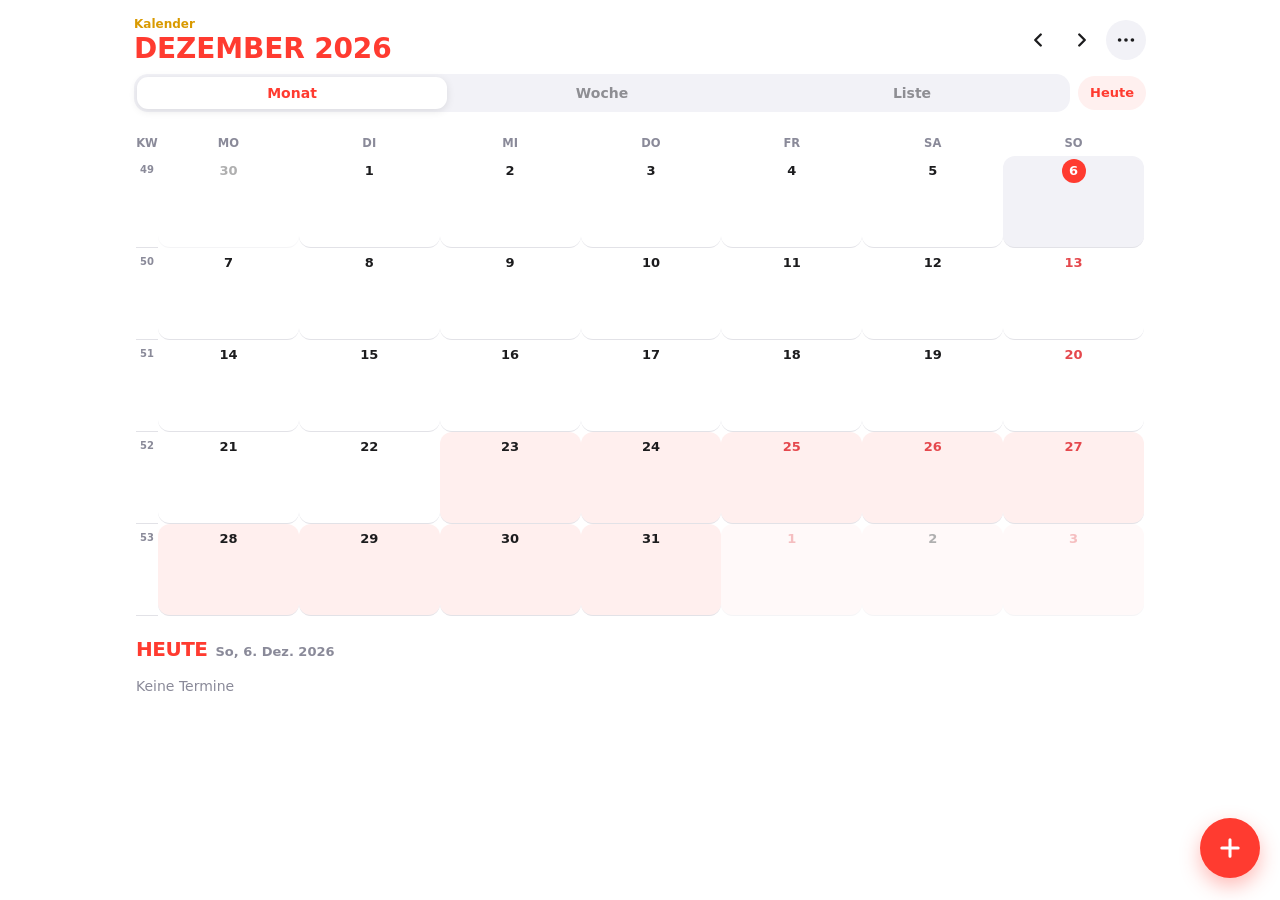
==== kalender.html @ f85634e0 "Assistent 1.20: Mein Tag mit Prioritäten, Routinen und Aufgaben Co-Authored-By: Claude Opus 5.5 <nor" ====
<!doctype html>
<html lang="de">
<head>
<script src="platform.js"></script>
<meta charset="utf-8">
<meta name="viewport" content="width=device-width,initial-scale=1,maximum-scale=1,user-scalable=no,viewport-fit=cover">
<meta name="color-scheme" content="light">
<title>Kalender</title>
<link rel="stylesheet" href="design.css">
<style>
:root{
  --bg:#FFFFFF; --card:#FFFFFF; --ink:#1C1C1E; --mute:#8A8A99; --line:#E5E5EA; --soft:#F6F6FA;
  --accent:#FF3B30; --accent-ink:#FFFFFF; --sel:#FFF0EF; --fer:#E9F9EE; --ferink:#1E8E3E;
  --danger:#E5484D; --scrim:rgba(20,20,24,.38); --shadow:0 18px 40px rgba(0,0,0,.22);
  --sh:0 1px 2px rgba(0,0,0,.05),0 6px 22px rgba(0,0,0,.07); --grad:#FF3B30;
}
*{box-sizing:border-box;-webkit-tap-highlight-color:transparent}
html,body{margin:0;background:var(--bg);color:var(--ink)}
body{font-family:var(--font);font-size:16px;line-height:1.35;padding-bottom:110px;overscroll-behavior-y:contain}
button{font:inherit;color:inherit;background:none;border:0;padding:0;cursor:pointer}
input,select,textarea{font:inherit;color:inherit}
.hidden{display:none!important}

/* Kopf */
.top{position:sticky;top:0;z-index:20;background:var(--bg);padding:16px 14px 8px}
.row1{display:flex;align-items:center;gap:4px}
.title{flex:1;min-width:0}
.eyebrow{font-size:12px;font-weight:700;letter-spacing:.12em;text-transform:uppercase;color:var(--mute)}
h1{margin:2px 0 0;font-size:25px;line-height:1.05;font-weight:900;letter-spacing:-.02em;text-transform:uppercase;white-space:nowrap;overflow:hidden;text-overflow:ellipsis}
.ib{width:40px;height:40px;border-radius:20px;display:grid;place-items:center;color:var(--ink);flex:none}
.ib:active{background:var(--soft)}
.today-btn{font-size:13px;font-weight:800;padding:8px 12px;border-radius:10px;border:1.5px solid var(--ink);flex:none}
.row2{display:flex;align-items:center;gap:8px;margin-top:10px}
.seg{flex:1;display:flex;background:var(--soft);border-radius:10px;padding:2px}
.seg button{flex:1;padding:7px;border-radius:8px;font-size:14px;font-weight:700;color:var(--mute)}
.seg button.on{background:var(--card);color:var(--accent);box-shadow:0 1px 3px rgba(0,0,0,.12)}

/* Monat */
.month{padding:0 8px;touch-action:pan-y}
.wd{display:grid;gap:0;font-size:11.5px;font-weight:800;color:var(--mute);text-align:center;padding:6px 0 4px;text-transform:uppercase}
.grid{display:grid;border-top:1px solid var(--line)}
.kwcell{font-size:10px;color:var(--mute);display:flex;justify-content:center;padding-top:7px;border-bottom:1px solid var(--line);font-weight:700}
.cell{min-height:62px;border-bottom:1px solid var(--line);padding:3px 2px;position:relative;overflow:hidden;min-width:0}
.cell.out{opacity:.35}
.cell.fer{background:var(--fer)}
.cell.sel{background:var(--sel)}
.num{font-size:13px;font-weight:700;width:24px;height:24px;line-height:24px;text-align:center;border-radius:12px;margin:0 auto 2px}
.cell.hol .num,.cell.sun .num{color:var(--accent)}
.cell.today .num{background:var(--accent);color:#fff}
.mini{font-size:10px;line-height:1.25;border-radius:4px;padding:0 3px;margin:1px 0;white-space:nowrap;overflow:hidden;text-overflow:clip;color:#fff;font-weight:600}
.mini.task{background:transparent!important;color:var(--ink);border:1px dashed var(--mute)}
.more{font-size:10px;color:var(--mute);text-align:center;font-weight:700}

/* Tagesliste */
.dayhead{display:flex;align-items:baseline;gap:8px;padding:16px 16px 6px}
.dayhead h2{margin:0;font-size:20px;font-weight:900;text-transform:uppercase;letter-spacing:-.01em}
.dayhead.today h2{color:var(--accent)}
.dayhead span{font-size:13px;color:var(--mute);font-weight:600}
.items{padding:0 12px}
.ban{margin:4px 0;padding:7px 11px;border-radius:10px;font-size:13.5px;font-weight:700}
.ban.hol{background:var(--sel);color:var(--accent)}
.ban.fer{background:var(--fer);color:var(--ferink)}
.ev{display:flex;gap:10px;align-items:stretch;padding:10px 10px;margin:6px 0;border:1px solid var(--line);border-radius:12px;background:var(--card);width:100%;text-align:left}
.ev:active{background:var(--soft)}
.bar{width:4px;border-radius:2px;flex:none}
.evb{flex:1;min-width:0}
.evt{font-weight:700;font-size:15.5px;word-wrap:break-word}
.evm{font-size:13px;color:var(--mute);margin-top:2px;word-wrap:break-word}
.evtime{font-size:12.5px;font-weight:800;color:var(--ink);width:46px;flex:none;line-height:1.25;padding-top:2px}
.evtime small{display:block;color:var(--mute);font-weight:600}
.ev.task .evt::before{content:"";display:inline-block;width:13px;height:13px;border:2px solid var(--mute);border-radius:4px;margin-right:7px;vertical-align:-1px}
.ev.plan .evt::before{content:"📌 "}
.empty{color:var(--mute);font-size:14px;padding:8px 4px 4px}
.search{margin:8px 12px 0;display:flex;align-items:center;gap:8px;background:var(--soft);border-radius:12px;padding:9px 12px;color:var(--mute)}
.search input{flex:1;border:0;background:transparent;outline:none;font-size:16px;color:var(--ink);min-width:0}

.fab{position:fixed;right:20px;bottom:22px;width:60px;height:60px;border-radius:30px;background:var(--accent);color:#fff;display:grid;place-items:center;box-shadow:0 6px 18px rgba(216,30,30,.35);z-index:30}
.fab:active{transform:scale(.94)}

/* Sheets */
.scrim{position:fixed;inset:0;background:var(--scrim);z-index:50;opacity:0;pointer-events:none;transition:opacity .2s}
.scrim.on{opacity:1;pointer-events:auto}
.sheet{position:fixed;left:0;right:0;bottom:0;z-index:60;background:var(--bg);border-radius:22px 22px 0 0;padding:8px 16px 24px;max-height:92vh;overflow-y:auto;transform:translateY(105%);transition:transform .25s cubic-bezier(.2,.8,.2,1)}
.sheet.on{transform:none}
.grab{width:38px;height:5px;border-radius:3px;background:var(--line);margin:0 auto 12px}
.label{font-size:12px;font-weight:800;letter-spacing:.1em;text-transform:uppercase;color:var(--mute);margin:18px 2px 8px}
.setting{display:flex;align-items:center;justify-content:space-between;gap:12px;padding:13px 14px;background:var(--card);border:1px solid var(--line);border-radius:14px;margin-bottom:8px;width:100%;text-align:left}
.setting small{display:block;color:var(--mute);font-size:13px;font-weight:400;margin-top:1px}
.setting span{min-width:0}
.sw{width:44px;height:26px;border-radius:13px;background:var(--line);position:relative;flex:none;transition:background .2s}
.sw::after{content:"";position:absolute;left:3px;top:3px;width:20px;height:20px;border-radius:10px;background:#fff;box-shadow:0 1px 3px rgba(0,0,0,.25);transition:transform .2s}
.sw.on{background:var(--accent)} .sw.on::after{transform:translateX(18px)}
.dot{width:12px;height:12px;border-radius:6px;flex:none;display:inline-block;margin-right:8px;vertical-align:-1px}
.note{font-size:13px;color:var(--mute);margin:4px 2px 10px}
.foot{text-align:center;color:var(--mute);font-size:13px;margin-top:18px}

/* Editor */
.editor{position:fixed;inset:0;z-index:70;background:var(--bg);display:flex;flex-direction:column;transform:translateY(100%);transition:transform .25s cubic-bezier(.2,.8,.2,1)}
.editor.on{transform:none}
.ed-top{display:flex;align-items:center;gap:6px;padding:10px 10px 6px}
.ed-top h3{flex:1;margin:0 0 0 6px;font-size:15px;text-transform:uppercase;letter-spacing:.06em;color:var(--mute)}
.btn{padding:9px 16px;border-radius:999px;font-weight:800}
.btn.primary{background:var(--accent);color:#fff}
.btn.ghost{border:1px solid var(--line)}
.btn.danger{color:var(--danger);border:1px solid var(--line)}
.ed-body{flex:1;overflow-y:auto;padding:4px 16px 40px}
.ftitle{width:100%;border:0;border-bottom:1.5px solid var(--line);font-size:23px;font-weight:800;padding:8px 0;outline:none;background:transparent}
.ftitle:focus{border-color:var(--accent)}
.cats{display:flex;flex-wrap:wrap;gap:7px;margin-top:12px}
.cat{display:flex;align-items:center;gap:6px;padding:7px 11px;border-radius:999px;background:var(--soft);font-size:14px;font-weight:700}
.cat i{width:10px;height:10px;border-radius:5px}
.cat.on{color:#fff}
.box{border:1px solid var(--line);border-radius:14px;margin-top:14px;overflow:hidden}
.fr{display:flex;align-items:center;gap:10px;padding:11px 13px;border-bottom:1px solid var(--line);min-height:50px}
.fr:last-child{border-bottom:0}
.fr>span{width:92px;flex:none;color:var(--mute);font-size:14.5px}
.fr input,.fr select{flex:1;min-width:0;border:0;background:transparent;font-size:16px;outline:none}
.fr input[type=time]{flex:none;width:104px}
.fr textarea{flex:1;border:0;background:transparent;font-size:16px;outline:none;resize:none;min-height:70px}
.ro{background:var(--soft);border-radius:12px;padding:10px 12px;font-size:14px;color:var(--mute);margin-top:12px}
.edrow{display:flex;gap:8px;margin-top:20px}
.edrow .btn{flex:1;text-align:center;padding:12px}

/* Dialog & Toast */
.dialog{position:fixed;inset:0;z-index:90;display:grid;place-items:center;padding:28px;background:var(--scrim)}
.dlg{background:#fff;border-radius:18px;padding:20px;width:100%;max-width:340px;box-shadow:var(--shadow)}
.dlg h3{margin:0 0 6px;font-size:18px}
.dlg p{margin:0 0 14px;color:var(--mute);font-size:15px}
.dlg .bts{display:flex;flex-direction:column;gap:8px}
.dlg .bts button{padding:12px;border-radius:12px;font-weight:700;background:var(--soft)}
.dlg .bts .ok{background:var(--accent);color:#fff}
.toast{position:fixed;left:50%;bottom:96px;transform:translate(-50%,30px);opacity:0;background:#000;color:#fff;padding:11px 16px;border-radius:12px;font-weight:600;font-size:14px;z-index:95;transition:all .25s;pointer-events:none;max-width:90vw;text-align:center}
.toast.on{opacity:1;transform:translate(-50%,0)}

/* ---- Assistent: neues Design ---- */
.top{background:linear-gradient(var(--bg) 80%,rgba(236,236,239,0));padding:16px 14px 8px}
h1{font-weight:800;text-transform:none;letter-spacing:-.035em;font-size:28px}
h1 em{font-style:normal;color:var(--accent)}
.eyebrow{letter-spacing:.08em}
.ib{background:transparent}
#bMenu{background:var(--card);box-shadow:var(--sh)}
.today-btn{border:0;background:var(--card);box-shadow:var(--sh);color:var(--accent);border-radius:12px}
.seg{background:#DADADF;border-radius:14px;padding:3px}
.seg button{border-radius:11px}
.month{margin:4px 10px 0;padding:6px 6px 4px;background:var(--card);border-radius:22px;box-shadow:var(--sh)}
.grid{border-top:0}
.cell,.kwcell{border-bottom:1px solid #E2E2E7}
.cell{border-radius:10px}
.cell.today .num{background:var(--grad);box-shadow:0 3px 8px rgba(0,0,0,.35)}
.cell.sel{background:var(--sel)}
.mini{border-radius:5px}
.mini.task{border-color:#AFAFB7}
.dayhead h2{text-transform:none;font-weight:800;letter-spacing:-.025em;font-size:20px}
.dayhead .wx{display:inline-flex;align-items:center;gap:4px;font-size:13px;font-weight:700;color:var(--mute);background:var(--card);border-radius:999px;padding:2px 9px 2px 4px;box-shadow:var(--sh);margin-left:auto;white-space:nowrap}
.dayhead .wx svg{width:22px;height:22px}
.dayhead .wx b{color:var(--ink)}
.ev{border:0;border-radius:16px;box-shadow:var(--sh)}
.ban{border-radius:14px}
.ban.hol{background:#FDECEC;color:#B4232A}
.search{background:var(--card);box-shadow:var(--sh);border-radius:14px}
.fab{background:var(--grad);box-shadow:0 10px 24px rgba(0,0,0,.42)}
.sheet{border-radius:26px 26px 0 0}
.setting{border:0;border-radius:16px;box-shadow:var(--sh)}
.sw{background:#DADADF}
.btn.primary{background:var(--grad);box-shadow:0 6px 16px rgba(0,0,0,.32)}
.btn.ghost{border:0;background:var(--card);box-shadow:var(--sh)}
.btn.danger{border:0;background:#FDECEC}
.box{border:0;border-radius:18px;background:var(--card);box-shadow:var(--sh)}
.ftitle{border-bottom-color:#CFCFD5}
.cat{background:var(--card);box-shadow:var(--sh)}
.dlg{border-radius:22px}
.dlg .bts button{background:var(--soft)}
.dlg .bts .ok{background:var(--grad)}
.toast{background:#151518}

/* ---- Assistent: Notizen ---- */
body{background:#FFFFFF}
.top{background:#FFFFFF}
h1{color:#1C1C1E}
h1 em{color:#FF3B30;background:none}
#bMenu{background:#F2F2F7;border:0;border-radius:50%;box-shadow:none}
.ib{border-radius:50%}
.today-btn{background:#FFF0EF;color:#FF3B30;border:0;border-radius:999px;box-shadow:none}
.seg{background:#F2F2F7;border:0;border-radius:14px;padding:3px}
.seg button{color:#8E8E93}
.seg button.on{background:#fff;color:#FF3B30;box-shadow:0 2px 8px rgba(0,0,0,.1);border-radius:11px}
.month{background:#F2F2F7;border:0;border-radius:24px;box-shadow:none}
.cell{border-radius:12px}
.cell.today .num{background:#FF3B30;color:#fff;box-shadow:0 4px 10px rgba(255,59,48,.35);border-radius:50%}
.cell.sel{background:rgba(255,255,255,.85)}
.cell.fer{background:rgba(255,59,48,.08)}
.cell.hol .num,.cell.sun .num{color:#E5484D}
.mini{border-radius:4px}
.mini.task{border:1.5px dashed #FF3B30;color:#FF3B30}
.dayhead h2{color:#1C1C1E}
.dayhead.today h2{color:#FF3B30;background:none}
.dayhead .wx{background:#F2F2F7;border:0;box-shadow:none;border-radius:999px}
.ev{background:#fff;border:1px solid #EFEFF4;border-radius:18px;box-shadow:0 4px 16px rgba(0,0,0,.05)}
.ev:active{transform:scale(.99)}
.ban{border:0;border-radius:14px}
.ban.fer{background:#FFF0EF;color:#D70015}
.ban.hol{background:#FDECEC;color:#B4262B}
.search{background:#F2F2F7;border:0;border-radius:16px;box-shadow:none}
.fab{background:#FF3B30;color:#fff;border:0;border-radius:50%;box-shadow:0 10px 24px rgba(255,59,48,.38)}
.sheet{background:#fff;border-radius:26px 26px 0 0;border-top:0}
.setting{background:#F2F2F7;border:0;border-radius:18px;box-shadow:none}
.sw{background:#E5E5EA;border:0}
.sw.on{background:#FF3B30}
.sw::after{top:3px;left:3px;border:0;width:22px;height:22px;box-shadow:0 1px 3px rgba(0,0,0,.2)}
.editor{background:#FFFFFF}
.btn{border:0;border-radius:16px;box-shadow:none;background:#F2F2F7}
.btn.primary{background:#FF3B30;color:#fff;box-shadow:0 8px 20px rgba(255,59,48,.28)}
.btn.ghost{background:#F2F2F7}
.btn.danger{background:#FDECEC;color:#E5484D}
.box{background:#F2F2F7;border:0;border-radius:18px;box-shadow:none}
.fr{border-bottom:1px solid #E5E5EA}
.ftitle{border-bottom:1.5px solid #FFD9D6}
.cat{background:#F2F2F7;border:0;border-radius:999px;box-shadow:none}
.dlg{border:0;border-radius:24px;box-shadow:0 20px 50px rgba(0,0,0,.25)}
.dlg .bts button{background:#F2F2F7;border:0;border-radius:14px}
.dlg .bts .ok{background:#FF3B30;color:#fff}
.toast{background:#1C1C1E;border-radius:16px;box-shadow:0 10px 30px rgba(0,0,0,.25)}
body{background:#fff}
h1{text-transform:uppercase;color:#FF3B30;font-weight:800;letter-spacing:-.005em}
h1 em{color:inherit;background:none}
.eyebrow{color:#D99A00;text-transform:none;letter-spacing:0;font-weight:600}
#bMenu,.ib{border-radius:50%}
#bMenu{background:#F2F2F7}
.today-btn{background:#FFF0EF;color:#FF3B30}
.month{background:#fff;border:0;box-shadow:none;border-radius:0}
.cell.today .num{background:#FF3B30;color:#fff;box-shadow:none;border-radius:50%}
.cell.sel{background:#F2F2F7}
.dayhead h2{text-transform:uppercase;font-weight:800;color:#1C1C1E}
.dayhead.today h2{color:#FF3B30}
.ev{background:transparent;border:0;border-bottom:.5px solid #DCDCE0;border-radius:0;box-shadow:none;margin:0}
.ban.fer{background:#E9F9EE;color:#1E8E3E}
.box,.setting{background:#F2F2F7;border:0;box-shadow:none;border-radius:12px}
.fab{background:#FF3B30;box-shadow:0 8px 20px rgba(255,59,48,.35)}
@media (min-width:900px){
  html{background:#fff}
  body{max-width:1040px;margin:0 auto}
  .cell{min-height:92px}
  .sheet{left:calc(50% - 290px);right:calc(50% - 290px);border-radius:20px 20px 0 0}
  .editor{left:calc(50% - 340px);right:calc(50% - 340px);top:28px;bottom:28px;border-radius:20px;box-shadow:0 30px 80px rgba(0,0,0,.22);transform:translateY(calc(100% + 80px))}
  .editor.on{transform:none}
}
</style>
</head>
<body>
<header class="top">
  <div class="row1">
    <div class="title"><div class="eyebrow" id="eyebrow">Kalender</div><h1 id="hTitle">Kalender</h1></div>
    <button class="ib" id="bPrev" aria-label="Zurück"><svg width="22" height="22" viewBox="0 0 24 24" fill="none" stroke="currentColor" stroke-width="2.6" stroke-linecap="round" stroke-linejoin="round"><path d="m15 18-6-6 6-6"/></svg></button>
    <button class="ib" id="bNext" aria-label="Weiter"><svg width="22" height="22" viewBox="0 0 24 24" fill="none" stroke="currentColor" stroke-width="2.6" stroke-linecap="round" stroke-linejoin="round"><path d="m9 18 6-6-6-6"/></svg></button>
    <button class="ib" id="bMenu" aria-label="Menü"><svg width="22" height="22" viewBox="0 0 24 24" fill="currentColor"><circle cx="5" cy="12" r="2"/><circle cx="12" cy="12" r="2"/><circle cx="19" cy="12" r="2"/></svg></button>
  </div>
  <div class="row2"><div class="seg" id="views"><button data-v="month">Monat</button><button data-v="week">Woche</button><button data-v="list">Liste</button></div><button class="today-btn" id="bToday">Heute</button></div>
</header>
<main id="main"></main>
<button class="fab" id="fab" aria-label="Neuer Termin"><svg width="28" height="28" viewBox="0 0 24 24" fill="none" stroke="currentColor" stroke-width="2.6" stroke-linecap="round"><path d="M12 5v14M5 12h14"/></svg></button>

<div class="scrim" id="scrim"></div>
<div class="sheet" id="sheet"></div>

<section class="editor" id="editor">
  <div class="ed-top"><button class="ib" id="eClose" aria-label="Schließen"><svg width="22" height="22" viewBox="0 0 24 24" fill="none" stroke="currentColor" stroke-width="2.4" stroke-linecap="round"><path d="M6 6l12 12M18 6 6 18"/></svg></button><h3 id="eHead">Neuer Termin</h3><button class="btn primary" id="eSave">Speichern</button></div>
  <div class="ed-body" id="eBody"></div>
</section>
<input type="file" id="fileIn" accept=".json,.ics,application/json,text/calendar,*/*" class="hidden">
<div class="toast" id="toast"></div>

<script>
(function(){
"use strict";
/* ================= Grundlagen ================= */
const $=id=>document.getElementById(id);
const N=window.Native||(parent&&parent.Native)||null;
const pad=n=>String(n).padStart(2,'0');
const ymd=d=>d.getFullYear()+'-'+pad(d.getMonth()+1)+'-'+pad(d.getDate());
const parseD=s=>{const[y,m,d]=s.split('-').map(Number);return new Date(y,m-1,d)};
const addS=(s,n)=>{const d=parseD(s);d.setDate(d.getDate()+n);return ymd(d)};
const dd=(a,b)=>Math.round((parseD(b)-parseD(a))/864e5);
const todayS=()=>ymd(new Date());
const addMin=(t,m)=>{const[h,mi]=t.split(':').map(Number);let x=Math.max(0,Math.min(23*60+59,h*60+mi+m));return pad(Math.floor(x/60))+':'+pad(x%60)};
const uid=()=>Date.now().toString(36)+Math.random().toString(36).slice(2,8);
const esc=s=>String(s??'').replace(/[&<>"']/g,c=>({'&':'&amp;','<':'&lt;','>':'&gt;','"':'&quot;',"'":'&#39;'}[c]));
const MON=['Januar','Februar','März','April','Mai','Juni','Juli','August','September','Oktober','November','Dezember'];
const MONS=['Jan.','Feb.','März','Apr.','Mai','Juni','Juli','Aug.','Sep.','Okt.','Nov.','Dez.'];
const WD=['So','Mo','Di','Mi','Do','Fr','Sa'];
const WDL=['Sonntag','Montag','Dienstag','Mittwoch','Donnerstag','Freitag','Samstag'];
const fmtShort=s=>{const d=parseD(s);return pad(d.getDate())+'.'+pad(d.getMonth()+1)+'.'};
const fmtLong=s=>{const d=parseD(s);return WD[d.getDay()]+', '+d.getDate()+'. '+MONS[d.getMonth()]+' '+d.getFullYear()};
function isoWeek(d){const t=new Date(Date.UTC(d.getFullYear(),d.getMonth(),d.getDate()));const n=t.getUTCDay()||7;t.setUTCDate(t.getUTCDate()+4-n);const y=new Date(Date.UTC(t.getUTCFullYear(),0,1));return Math.ceil(((t-y)/864e5+1)/7)}
const mondayOf=s=>{const d=parseD(s);return addS(s,-((d.getDay()+6)%7))};
function haptic(){try{N?N.haptic():navigator.vibrate&&navigator.vibrate(10)}catch(e){}}

const CATS=[{k:'schule',n:'Schule',c:'#2F6FDE'},{k:'familie',n:'Familie',c:'#2E9E5B'},{k:'privat',n:'Privat',c:'#8E4EC6'},
  {k:'wichtig',n:'Wichtig',c:'#D81E1E'},{k:'geburtstag',n:'Geburtstag',c:'#E8890C'},{k:'sonst',n:'Sonstiges',c:'#7A7A7A'}];
const catOf=k=>CATS.find(c=>c.k===k)||CATS[5];
const REP=[['none','Nie'],['daily','Täglich'],['weekly','Wöchentlich'],['weekly2','Alle 2 Wochen'],['monthly','Monatlich'],['yearly','Jährlich']];
const REM=[[-1,'Keine'],[0,'Zum Beginn'],[5,'5 Minuten vorher'],[15,'15 Minuten vorher'],[30,'30 Minuten vorher'],[60,'1 Stunde vorher'],[120,'2 Stunden vorher'],[1440,'1 Tag vorher'],[2880,'2 Tage vorher'],[10080,'1 Woche vorher']];

/* ================= Zustand ================= */
const KEY='meinkalender';
let state={v:1,events:[],settings:{hol:true,fer:true,kw:true,cat:'schule',tasks:true,gsync:false,hidden:[],defCal:'local'}};
function load(){try{const r=localStorage.getItem(KEY);if(r){const p=JSON.parse(r);state.events=p.events||[];state.settings=Object.assign(state.settings,p.settings||{})}}catch(e){}}
function save(){try{localStorage.setItem(KEY,JSON.stringify(state))}catch(e){}}
function persist(){save();scheduleReminders()}
let view='month',cursor=todayS(),sel=todayS(),query='';
try{const v=localStorage.getItem(KEY+'.view');if(v)view=v}catch(e){}

/* ================= Feiertage & Ferien BW ================= */
const holCache={};
function easter(y){const a=y%19,b=Math.floor(y/100),c=y%100,d=Math.floor(b/4),e=b%4,f=Math.floor((b+8)/25),g=Math.floor((b-f+1)/3),h=(19*a+b-d-g+15)%30,i=Math.floor(c/4),k=c%4,l=(32+2*e+2*i-h-k)%7,m=Math.floor((a+11*h+22*l)/451),mo=Math.floor((h+l-7*m+114)/31),da=((h+l-7*m+114)%31)+1;return y+'-'+pad(mo)+'-'+pad(da)}
function holidays(y){if(holCache[y])return holCache[y];const e=easter(y),h={};
  h[y+'-01-01']='Neujahr';h[y+'-01-06']='Heilige Drei Könige';h[addS(e,-2)]='Karfreitag';h[addS(e,1)]='Ostermontag';
  h[y+'-05-01']='Tag der Arbeit';h[addS(e,39)]='Christi Himmelfahrt';h[addS(e,50)]='Pfingstmontag';h[addS(e,60)]='Fronleichnam';
  h[y+'-10-03']='Tag der Deutschen Einheit';h[y+'-11-01']='Allerheiligen';h[y+'-12-25']='1. Weihnachtstag';h[y+'-12-26']='2. Weihnachtstag';
  return holCache[y]=h}
const holOf=s=>state.settings.hol?holidays(+s.slice(0,4))[s]:null;
/* Schulferien BW (Quelle: Kultusministerium BW / kalenderpedia.de) – bewegliche Ferientage legt die Schule fest */
const FERIEN=[
  ['2025-12-22','2026-01-05','Weihnachtsferien'],['2026-03-30','2026-04-11','Osterferien'],
  ['2026-05-26','2026-06-05','Pfingstferien'],['2026-07-30','2026-09-12','Sommerferien'],
  ['2026-10-26','2026-10-31','Herbstferien'],['2026-12-23','2027-01-09','Weihnachtsferien'],
  ['2027-03-25','2027-04-03','Osterferien'],['2027-05-18','2027-05-29','Pfingstferien'],
  ['2027-07-29','2027-09-11','Sommerferien'],['2027-11-02','2027-11-06','Herbstferien'],
  ['2027-12-23','2028-01-08','Weihnachtsferien'],['2028-04-13','2028-04-22','Osterferien'],
  ['2028-06-06','2028-06-17','Pfingstferien'],['2028-07-27','2028-09-09','Sommerferien'],
  ['2028-10-30','2028-11-03','Herbstferien']];
function ferOf(s){if(!state.settings.fer)return null;for(const f of FERIEN)if(s>=f[0]&&s<=f[1])return f;return null}

/* ================= Wiederholungen (lokale Termine) ================= */
function nthStart(ev,n){ // n-tes Vorkommen ohne Ausnahmen (für ICS COUNT)
  let k=0;for(const s of iterStarts(ev,'9999-12-31')){if(k===n)return s;k++;if(k>5000)break}return null}
function* iterStarts(ev,to){
  const iv=Math.max(1,ev.interval||1);const st=ev.start;
  if(!ev.repeat||ev.repeat==='none'){if(st<=to)yield st;return}
  const until=ev.until||'9999-12-31';const d0=parseD(st);let i=0;
  for(let guard=0;guard<20000;guard++,i++){
    let s;
    if(ev.repeat==='daily')s=addS(st,i*iv);
    else if(ev.repeat==='weekly')s=addS(st,i*7*iv);
    else if(ev.repeat==='monthly'){const d=new Date(d0.getFullYear(),d0.getMonth()+i*iv,1);if(d0.getDate()>new Date(d.getFullYear(),d.getMonth()+1,0).getDate())continue;d.setDate(d0.getDate());s=ymd(d)}
    else if(ev.repeat==='yearly'){const y=d0.getFullYear()+i*iv;const d=new Date(y,d0.getMonth(),d0.getDate());if(d.getMonth()!==d0.getMonth())continue;s=ymd(d)}
    else return;
    if(s>to||s>until)return;yield s;
  }
}
function occurrences(ev,from,to){ // Startdaten, deren Zeitraum [from,to] berührt
  const len=Math.max(0,dd(ev.start,ev.end||ev.start));const out=[];const ex=new Set(ev.ex||[]);
  for(const s of iterStarts(ev,to)){if(addS(s,len)<from||ex.has(s))continue;out.push(s);if(out.length>2000)break}
  return out;
}

/* ================= Google (Android-Kalender) ================= */
const G={perm:false,cals:[],cache:null,from:'',to:''};
const gOn=()=>!!(N&&G.perm&&state.settings.gsync);
function gInit(){
  if(!N){G.perm=false;return}
  try{G.perm=N.calPerm()==='granted'}catch(e){G.perm=false}
  if(G.perm){state.settings.gsync=true;try{G.cals=JSON.parse(N.calList()||'[]')}catch(e){G.cals=[]}
    if(state.settings.defCal==='local'&&!state.settings.__defSet){const p=G.cals.find(c=>c.primary&&c.writable);if(p){state.settings.defCal=String(p.id);state.settings.__defSet=true}}save()}
}
const gHidden=()=>(state.settings.hidden||[]).map(String);
const calById=id=>G.cals.find(c=>String(c.id)===String(id));
const calLabel=c=>c?(c.name||c.account||'Kalender'):'';
/* Am PC und im Browser gibt es keinen Zugriff auf den Google-Kalender des Handys.
   Das Handy legt deshalb eine Kopie der Termine (−30 bis +180 Tage) in den Abgleich. */
function readMirror(){try{return JSON.parse(localStorage.getItem('planer.gcal')||'null')}catch(e){return null}}
function gRange(from,to){
  if(!N){const m=readMirror();if(!m||!m.events)return[];G.cals=m.cals||[];const hid=new Set((m.hidden||[]).map(String));return m.events.filter(e=>!hid.has(String(e.cal))&&e.end>=from&&e.start<=to)}
  if(!gOn())return[];
  if(!G.cache||from<G.from||to>G.to){
    G.from=addS(from,-35);G.to=addS(to,70);
    try{G.cache=JSON.parse(N.calQuery(String(parseD(G.from).getTime()),String(parseD(addS(G.to,1)).getTime()))||'[]')}catch(e){G.cache=[]}
  }
  const hid=new Set(gHidden());
  return G.cache.filter(e=>!hid.has(String(e.cal))&&e.end>=from&&e.start<=to);
}
function gInvalidate(){G.cache=null}
window.gMirror=function(){
  if(!N)return;
  if(!gOn()){if(localStorage.getItem('planer.gcal')&&!G.perm)localStorage.removeItem('planer.gcal');return}
  const from=addS(todayS(),-30),to=addS(todayS(),180);let ev=[];
  try{ev=JSON.parse(N.calQuery(String(parseD(from).getTime()),String(parseD(addS(to,1)).getTime()))||'[]')}catch(e){return}
  const m={from,to,cals:G.cals.map(c=>({id:c.id,name:c.name,account:c.account,color:c.color,primary:c.primary,writable:false})),hidden:gHidden(),events:ev};
  const old=readMirror();const strip=o=>o?JSON.stringify(Object.assign({},o,{t:0})):'';
  if(strip(old)!==strip(m)){m.t=Date.now();try{localStorage.setItem('planer.gcal',JSON.stringify(m))}catch(e){}}
};
window.onCalPerm=function(ok){gInit();gInvalidate();render();if(ok){toast('Google Kalender verbunden');if(sheet.classList.contains('on'))openMenu()}else toast('Ohne Erlaubnis bleiben die Google-Termine ausgeblendet')};

/* ================= Aufgaben & Pläne aus den anderen Bereichen ================= */
let extTasks=[],extPlans=[];
function readTasks(){
  extTasks=[];if(!state.settings.tasks)return;
  try{const p=JSON.parse(localStorage.getItem('wochenstapel')||'{}');const t=todayS();
    for(const x of p.tasks||[]){if(x.done||!x.date)continue;extTasks.push({id:x.id,title:x.text,date:x.date<t?t:x.date,rep:x.repeat&&x.repeat!=='none'})}}catch(e){}
}
function readPlans(){
  return new Promise(res=>{extPlans=[];if(!state.settings.tasks||!window.indexedDB){res();return}
    let r;try{r=indexedDB.open('pinnwand',1)}catch(e){res();return}
    r.onupgradeneeded=()=>{const d=r.result;if(!d.objectStoreNames.contains('kv'))d.createObjectStore('kv');if(!d.objectStoreNames.contains('img'))d.createObjectStore('img')};
    r.onerror=()=>res();
    r.onsuccess=()=>{try{const db=r.result;const q=db.transaction('kv','readonly').objectStore('kv').get('state');
      q.onsuccess=()=>{const S=q.result;if(S&&S.boards)for(const b of S.boards)for(const c of b.cards)if(c.type==='plan'&&!c.done&&c.date)extPlans.push({id:c.id,board:b.name,title:c.title||'Termin',date:c.date,time:c.time||'',place:c.place||''});db.close();res()};
      q.onerror=()=>{db.close();res()}}catch(e){res()}};
  });
}

/* ================= Einträge pro Tag ================= */
function itemsInRange(from,to){ // Map Datum → Liste
  const map={};const put=(d,x)=>{(map[d]=map[d]||[]).push(x)};
  for(const ev of state.events){
    const len=Math.max(0,dd(ev.start,ev.end||ev.start));
    for(const s of occurrences(ev,from,to)){
      for(let i=0;i<=len;i++){const d=addS(s,i);if(d<from||d>to)continue;
        put(d,{kind:'local',ev,occ:s,day:i,len,title:ev.title,allDay:ev.allDay,tStart:ev.tStart,tEnd:ev.tEnd,color:catOf(ev.cat).c,loc:ev.loc,rep:ev.repeat&&ev.repeat!=='none',rem:ev.remind>=0})}
    }
  }
  for(const g of gRange(from,to)){
    const len=Math.max(0,dd(g.start,g.end));
    for(let i=0;i<=len;i++){const d=addS(g.start,i);if(d<from||d>to)continue;
      put(d,{kind:'google',g,day:i,len,title:g.title||'(ohne Titel)',allDay:g.allDay,tStart:g.tStart,tEnd:g.tEnd,color:g.color||'#4285F4',loc:g.loc,rep:!!g.rrule,cal:calLabel(calById(g.cal))})}
  }
  for(const t of extTasks)if(t.date>=from&&t.date<=to)put(t.date,{kind:'task',t,title:t.title,allDay:true,color:'#FF3B30'});
  for(const p of extPlans)if(p.date>=from&&p.date<=to)put(p.date,{kind:'plan',p,title:p.title,allDay:!p.time,tStart:p.time,color:'#7A5AF8',loc:p.place});
  const ord={local:0,google:0,plan:1,task:2};
  for(const d in map)map[d].sort((a,b)=>{
    const ka=(a.allDay||a.day>0?'0':'1')+(a.allDay||a.day>0?'':a.tStart||''),kb=(b.allDay||b.day>0?'0':'1')+(b.allDay||b.day>0?'':b.tStart||'');
    return ka<kb?-1:ka>kb?1:(ord[a.kind]-ord[b.kind])||a.title.localeCompare(b.title)});
  return map;
}
function timeHTML(x){
  if(x.kind==='task')return'<div class="evtime">Aufgabe</div>';
  if(x.allDay||(x.len&&x.day>0&&x.day<x.len))return'<div class="evtime">ganz&shy;tägig</div>';
  if(x.len&&x.day===0)return'<div class="evtime">'+x.tStart+'<small>Beginn</small></div>';
  if(x.len&&x.day===x.len)return'<div class="evtime">bis<small>'+(x.tEnd||'')+'</small></div>';
  return'<div class="evtime">'+(x.tStart||'')+(x.tEnd?'<small>'+x.tEnd+'</small>':'')+'</div>';
}
function itemHTML(x,idx){
  const meta=[];
  if(x.loc)meta.push('📍 '+esc(x.loc));
  if(x.kind==='google')meta.push(esc(x.cal||'Google'));
  if(x.kind==='plan')meta.push('Pinnwand · '+esc(x.p.board)+(x.p.time?'':''));
  if(x.kind==='task')meta.push('Wochenstapel'+(x.t.rep?' · ↻':''));
  if(x.rep&&x.kind!=='task')meta.push('↻');
  if(x.rem)meta.push('🔔');
  return '<button class="ev '+x.kind+'" data-i="'+idx+'">'+timeHTML(x)+'<span class="bar" style="background:'+x.color+'"></span><span class="evb"><div class="evt">'+esc(x.title)+'</div>'+(meta.length?'<div class="evm">'+meta.join(' · ')+'</div>':'')+'</span></button>';
}
let shown=[];
let WX=null;
function loadWx(){try{const w=JSON.parse(localStorage.getItem('planer.weather')||'null');WX=w&&w.days&&Date.now()-w.t<36*3600000?w.days:null}catch(e){WX=null}}
function wxEmoji(c){return c===0?'☀️':c<=2?'🌤️':c===3?'☁️':c<=48?'🌫️':c<=67||(c>=80&&c<=82)?'🌧️':c<=77||c===85||c===86?'❄️':'⛈️'}
function wxHTML(k){if(!WX||!WX[k])return'';const d=WX[k];let ic='';try{ic=parent.document.getElementById('f-wetter').contentWindow.weatherIcon(d.c)}catch(e){}
  if(!ic)ic='<span style="font-size:15px;padding-left:4px">'+wxEmoji(d.c)+'</span>';
  return '<span class="wx">'+ic+'<b>'+d.max+'°</b>'+d.min+'°'+(d.p>=40?' · '+d.p+'%':'')+'</span>'}
window.onWeather=function(){loadWx();render()};
function dayBlock(d,list,head){
  let h='';
  if(head){const t=todayS();h+='<div class="dayhead'+(d===t?' today':'')+'"><h2>'+(d===t?'Heute':d===addS(t,1)?'Morgen':WDL[parseD(d).getDay()])+'</h2><span>'+fmtLong(d)+'</span>'+wxHTML(d)+'</div>'}
  h+='<div class="items">';
  const hol=holOf(d),fer=ferOf(d);
  if(hol)h+='<div class="ban hol">🎉 '+hol+'</div>';
  if(fer)h+='<div class="ban fer">🌴 '+fer[2]+' · '+fmtShort(fer[0])+'–'+fmtShort(fer[1])+'</div>';
  if(!list||!list.length){if(head!=='skipEmpty')h+='<div class="empty">Keine Termine</div>'}
  else for(const x of list){shown.push(x);h+=itemHTML(x,shown.length-1)}
  return h+'</div>';
}

/* ================= Darstellung ================= */
const main=$('main');
function render(){
  shown=[];readTasks();loadWx();
  document.querySelectorAll('#views button').forEach(b=>b.classList.toggle('on',b.dataset.v===view));
  if(view==='month')renderMonth();else if(view==='week')renderWeek();else renderList();
}
function renderMonth(){
  const c=parseD(cursor),y=c.getFullYear(),m=c.getMonth();
  $('hTitle').innerHTML=MON[m]+' <em>'+y+'</em>';$('eyebrow').textContent=gOn()?'Kalender · mit Google':(!N&&readMirror()?'Kalender · Google vom Handy':'Kalender');
  const first=ymd(new Date(y,m,1));const start=mondayOf(first);const end=addS(start,41);
  const map=itemsInRange(start,end);const t=todayS();const kw=state.settings.kw;
  const cols=kw?'22px repeat(7,1fr)':'repeat(7,1fr)';
  let h='<div class="month" id="monthEl"><div class="wd" style="grid-template-columns:'+cols+'">'+(kw?'<div>KW</div>':'')+['Mo','Di','Mi','Do','Fr','Sa','So'].map(x=>'<div>'+x+'</div>').join('')+'</div><div class="grid" style="grid-template-columns:'+cols+'">';
  for(let w=0;w<6;w++){
    const ws=addS(start,w*7);if(w===5&&parseD(ws).getMonth()!==m)break;
    if(kw)h+='<div class="kwcell">'+isoWeek(parseD(ws))+'</div>';
    for(let i=0;i<7;i++){
      const d=addS(ws,i),dt=parseD(d),list=map[d]||[];
      const cls=['cell',dt.getMonth()!==m?'out':'',holOf(d)?'hol':'',dt.getDay()===0?'sun':'',ferOf(d)?'fer':'',d===t?'today':'',d===sel?'sel':''].join(' ');
      h+='<div class="'+cls+'" data-d="'+d+'"><div class="num">'+dt.getDate()+'</div>';
      list.slice(0,3).forEach((x,k)=>{if(k===2&&list.length>3)return;h+='<div class="mini'+(x.kind==='task'?' task':'')+'" style="background:'+x.color+'">'+esc(x.title)+'</div>'});
      if(list.length>3)h+='<div class="more">+'+(list.length-2)+'</div>';
      h+='</div>';
    }
  }
  h+='</div></div>';
  h+=dayBlock(sel,map[sel]||itemsInRange(sel,sel)[sel],true);
  main.innerHTML=h;
}
function renderWeek(){
  const ws=mondayOf(cursor),we=addS(ws,6),d0=parseD(ws),d1=parseD(we);
  $('hTitle').innerHTML='KW <em>'+isoWeek(d0)+'</em>';$('eyebrow').textContent=d0.getDate()+'. '+MONS[d0.getMonth()]+' – '+d1.getDate()+'. '+MONS[d1.getMonth()]+' '+d1.getFullYear();
  const map=itemsInRange(ws,we);let h='';
  for(let i=0;i<7;i++){const d=addS(ws,i);h+=dayBlock(d,map[d],true)}
  main.innerHTML=h;
}
function renderList(){
  const t=todayS(),from=query?addS(t,-365):t,to=addS(t,query?730:90);
  $('hTitle').innerHTML='Deine <em>Termine</em>';$('eyebrow').textContent=query?'Suche':'Die nächsten 90 Tage';
  const map=itemsInRange(from,to);
  let h='<div class="search"><svg width="18" height="18" viewBox="0 0 24 24" fill="none" stroke="currentColor" stroke-width="2.2" stroke-linecap="round"><circle cx="11" cy="11" r="7"/><path d="m20 20-3.5-3.5"/></svg><input id="q" placeholder="Termine durchsuchen" value="'+esc(query)+'" autocomplete="off"></div>';
  const q=query.toLowerCase();let any=false;
  for(const d of Object.keys(map).sort()){
    let list=map[d].filter(x=>x.day===undefined||x.day===0||d===from);
    if(q)list=list.filter(x=>(x.title+' '+(x.loc||'')).toLowerCase().includes(q));
    if(!list.length)continue;any=true;h+=dayBlock(d,list,'skipEmpty');
  }
  if(!any)h+='<div class="items"><div class="empty" style="padding:30px 6px;text-align:center">'+(q?'Nichts gefunden':'Keine Termine in den nächsten 90 Tagen')+'</div></div>';
  main.innerHTML=h;
  const qi=$('q');qi.oninput=()=>{query=qi.value;const pos=qi.selectionStart;renderList();const n=$('q');n.focus();try{n.setSelectionRange(pos,pos)}catch(e){}};
}

/* ================= Bedienung ================= */
$('views').onclick=e=>{const b=e.target.closest('button');if(!b)return;view=b.dataset.v;try{localStorage.setItem(KEY+'.view',view)}catch(_){}if(view!=='list')query='';window.scrollTo(0,0);render()};
function step(dir){
  if(view==='month'){const c=parseD(cursor);c.setDate(1);c.setMonth(c.getMonth()+dir);cursor=ymd(c);const s=parseD(sel);if(s.getMonth()!==c.getMonth()||s.getFullYear()!==c.getFullYear())sel=ymd(c)}
  else if(view==='week'){cursor=addS(cursor,7*dir);sel=mondayOf(cursor)}
  else return;
  render();
}
$('bPrev').onclick=()=>step(-1);$('bNext').onclick=()=>step(1);
$('bToday').onclick=()=>{cursor=sel=todayS();render();window.scrollTo(0,0)};
let sx=null,sy=null;
main.addEventListener('touchstart',e=>{if(!e.target.closest('.month'))return;sx=e.touches[0].clientX;sy=e.touches[0].clientY},{passive:true});
main.addEventListener('touchend',e=>{if(sx===null)return;const dx=e.changedTouches[0].clientX-sx,dy=e.changedTouches[0].clientY-sy;sx=null;if(Math.abs(dx)>60&&Math.abs(dx)>Math.abs(dy)*1.5)step(dx<0?1:-1)});
main.addEventListener('click',e=>{
  const c=e.target.closest('.cell');
  if(c){const d=c.dataset.d;if(d===sel){openEditor(null,d);return}sel=d;const dt=parseD(d),cu=parseD(cursor);if(dt.getMonth()!==cu.getMonth()){cursor=d}render();return}
  const it=e.target.closest('.ev');if(!it)return;const x=shown[+it.dataset.i];if(!x)return;
  if(x.kind==='local')openEditor(x.ev,null,x.occ);
  else if(x.kind==='google')openGoogle(x.g);
  else if(x.kind==='task')parent.showTab&&parent.showTab('woche',{task:x.t.id});
  else if(x.kind==='plan')parent.showTab&&parent.showTab('pinnwand',{card:x.p.id});
});
$('fab').onclick=()=>openEditor(null,view==='month'?sel:view==='week'?(sel>=mondayOf(cursor)&&sel<=addS(mondayOf(cursor),6)?sel:mondayOf(cursor)):todayS());

/* ================= Sheet & Dialoge ================= */
const sheet=$('sheet'),scrim=$('scrim');
function openSheet(html){sheet.innerHTML='<div class="grab"></div>'+html;scrim.classList.add('on');requestAnimationFrame(()=>sheet.classList.add('on'))}
function closeSheet(){sheet.classList.remove('on');scrim.classList.remove('on')}
scrim.onclick=closeSheet;
let dlg=null;
function choose(title,text,opts){return new Promise(res=>{const d=document.createElement('div');d.className='dialog';
  d.innerHTML='<div class="dlg"><h3>'+esc(title)+'</h3>'+(text?'<p>'+esc(text)+'</p>':'')+'<div class="bts">'+opts.map((o,i)=>'<button data-i="'+i+'" class="'+(o.main?'ok':'')+'">'+esc(o.l)+'</button>').join('')+'<button data-i="-1">Abbrechen</button></div></div>';
  document.body.appendChild(d);dlg=d;const done=v=>{d.remove();dlg=null;res(v)};d.__cancel=()=>done(null);
  d.onclick=e=>{const b=e.target.closest('button');if(b){const i=+b.dataset.i;done(i<0?null:opts[i].v)}else if(e.target===d)done(null)}})}
let tt=0;function toast(m){const t=$('toast');t.textContent=m;t.classList.add('on');clearTimeout(tt);tt=setTimeout(()=>t.classList.remove('on'),2600)}

/* ================= Editor ================= */
let ed=null; // {mode:'local'|'google', ev, occ, g, ro}
const editor=$('editor');
function calOptions(cur){
  let o='<option value="local"'+(cur==='local'?' selected':'')+'>Nur auf diesem Handy</option>';
  if(gOn())for(const c of G.cals)if(c.writable&&!gHidden().includes(String(c.id)))o+='<option value="'+c.id+'"'+(String(cur)===String(c.id)?' selected':'')+'>'+esc(calLabel(c))+(c.account&&c.account!==c.name?' ('+esc(c.account)+')':'')+'</option>';
  return o;
}
function openEditor(ev,date,occ){
  const now=new Date(),nh=pad(Math.min(now.getHours()+1,22))+':00';
  const e=ev||{title:'',cat:state.settings.cat||'schule',allDay:false,start:date,end:date,tStart:nh,tEnd:addMin(nh,60),repeat:'none',interval:1,until:'',remind:-1,loc:'',note:''};
  const target=ev?'local':(gOn()&&calById(state.settings.defCal)?String(state.settings.defCal):'local');
  ed={mode:ev?'local':'new',ev,occ};
  buildForm(e,target,false,ev?'Termin bearbeiten':'Neuer Termin');
  if(!ev)setTimeout(()=>$('fTitle').focus(),260);
}
function openGoogle(g){
  if(!N){toast('Google-Termin vom Handy – ändern bitte dort');return}
  let full=null;try{full=JSON.parse(N.calGet(String(g.id))||'null')}catch(e){}
  if(!full){toast('Termin nicht gefunden');gInvalidate();render();return}
  const cal=calById(full.cal);const ro=!(cal&&cal.writable);
  const rep=ruleToRep(full.rrule);
  const e={title:full.title||'',allDay:full.allDay,start:full.rrule?g.start:full.start,end:full.rrule?g.end:full.end,tStart:full.rrule?g.tStart:full.tStart,tEnd:full.rrule?g.tEnd:full.tEnd,
    repeat:rep.repeat,interval:rep.interval,until:rep.until,remind:full.remind==null?-1:full.remind,loc:full.loc||'',note:full.note||''};
  ed={mode:'google',g,full,ro,rep};
  buildForm(e,String(full.cal),ro,ro?'Termin (nur lesbar)':'Termin bearbeiten');
}
function ruleToRep(r){
  if(!r)return{repeat:'none',interval:1,until:''};
  const p={};r.split(';').forEach(kv=>{const[k,v]=kv.split('=');p[k]=v});
  const map={DAILY:'daily',WEEKLY:'weekly',MONTHLY:'monthly',YEARLY:'yearly'};
  const simple=map[p.FREQ]&&!p.BYDAY&&!p.BYMONTHDAY&&!p.BYSETPOS&&!p.COUNT&&!p.BYMONTH||(p.FREQ==='WEEKLY'&&p.BYDAY&&p.BYDAY.split(',').length===1&&!p.COUNT);
  if(!simple)return{repeat:'keep',interval:1,until:'',raw:r};
  let until='';if(p.UNTIL)until=p.UNTIL.slice(0,4)+'-'+p.UNTIL.slice(4,6)+'-'+p.UNTIL.slice(6,8);
  return{repeat:map[p.FREQ],interval:Math.max(1,parseInt(p.INTERVAL||'1',10)),until};
}
function buildForm(e,target,ro,head){
  $('eHead').textContent=head;$('eSave').style.display=ro?'none':'';
  const repVal=e.repeat==='weekly'&&e.interval===2?'weekly2':(e.repeat||'none');
  let reps=REP.map(r=>'<option value="'+r[0]+'"'+(repVal===r[0]?' selected':'')+'>'+r[1]+'</option>').join('');
  if(repVal==='keep')reps='<option value="keep" selected>Wie in Google festgelegt</option>'+reps;
  const isG=ed.mode==='google';
  let h=(ro?'<div class="ro">Dieser Kalender ist nur lesbar. Du kannst den Termin aber kopieren.</div>':'')+
   '<input class="ftitle" id="fTitle" placeholder="Titel" value="'+esc(e.title)+'"'+(ro?' readonly':'')+'>'+
   '<div class="cats" id="fCats"'+(target!=='local'?' style="display:none"':'')+'>'+CATS.map(c=>'<button class="cat'+(c.k===(e.cat||'sonst')?' on':'')+'" data-k="'+c.k+'" style="'+(c.k===(e.cat||'sonst')?'background:'+c.c:'')+'"><i style="background:'+(c.k===(e.cat||'sonst')?'#fff':c.c)+'"></i>'+c.n+'</button>').join('')+'</div>'+
   '<div class="box">'+
    '<label class="fr"><span>Kalender</span><select id="fCal"'+(isG||ro?' disabled':'')+'>'+(isG?'<option value="'+target+'">'+esc(calLabel(calById(target)))+'</option>':calOptions(target))+'</select></label>'+
    '<label class="fr"><span>Ganztägig</span><span style="flex:1"></span><input type="checkbox" id="fAll" style="flex:none;width:22px;height:22px;accent-color:#D81E1E"'+(e.allDay?' checked':'')+(ro?' disabled':'')+'></label>'+
    '<div class="fr"><span>Beginn</span><input type="date" id="fStart" value="'+e.start+'"'+(ro?' disabled':'')+'><input type="time" id="fTS" value="'+(e.tStart||'08:00')+'"'+(ro?' disabled':'')+'></div>'+
    '<div class="fr"><span>Ende</span><input type="date" id="fEnd" value="'+(e.end||e.start)+'"'+(ro?' disabled':'')+'><input type="time" id="fTE" value="'+(e.tEnd||addMin(e.tStart||'08:00',60))+'"'+(ro?' disabled':'')+'></div>'+
   '</div><div class="box">'+
    '<label class="fr"><span>Wiederholen</span><select id="fRep"'+(ro?' disabled':'')+'>'+reps+'</select></label>'+
    '<label class="fr" id="untilWrap"><span>Endet am</span><input type="date" id="fUntil" value="'+(e.until||'')+'"'+(ro?' disabled':'')+'></label>'+
    '<label class="fr"><span>Erinnerung</span><select id="fRem"'+(ro?' disabled':'')+'>'+REM.map(r=>'<option value="'+r[0]+'"'+(String(e.remind==null?-1:e.remind)===String(r[0])?' selected':'')+'>'+r[1]+'</option>').join('')+'</select></label>'+
   '</div><div class="box">'+
    '<label class="fr"><span>Ort</span><input id="fLoc" placeholder="optional" value="'+esc(e.loc||'')+'"'+(ro?' readonly':'')+'></label>'+
    '<label class="fr" style="align-items:flex-start"><span style="padding-top:2px">Notiz</span><textarea id="fNote" placeholder="optional"'+(ro?' readonly':'')+'>'+esc(e.note||'')+'</textarea></label>'+
   '</div>';
  if(ed.mode==='google'&&ed.full&&ed.full.rrule&&!ro)h+='<div class="note" style="margin-top:10px">Änderungen gelten für die ganze Serie.</div>';
  if(ed.mode==='local'&&e.repeat&&e.repeat!=='none')h+='<div class="note" style="margin-top:10px">Änderungen gelten für die ganze Serie.</div>';
  if(ed.mode!=='new'){h+='<div class="edrow">'+(ro?'':'<button class="btn danger" id="eDel">Löschen</button>')+'<button class="btn ghost" id="eDup">'+(ro?'Kopieren':'Duplizieren')+'</button></div>'}
  $('eBody').innerHTML=h;$('eBody').scrollTop=0;editor.classList.add('on');
  const sync=()=>{const a=$('fAll').checked;$('fTS').style.display=$('fTE').style.display=a?'none':'';$('untilWrap').style.display=['none','keep'].includes($('fRep').value)?'none':''};
  sync();$('fAll').onchange=sync;$('fRep').onchange=sync;
  $('fCal').onchange=()=>{$('fCats').style.display=$('fCal').value==='local'?'':'none'};
  $('fCats').onclick=ev=>{const b=ev.target.closest('.cat');if(!b||ro)return;$('fCats').querySelectorAll('.cat').forEach(x=>{const on=x===b,c=catOf(x.dataset.k).c;x.classList.toggle('on',on);x.style.background=on?c:'';x.querySelector('i').style.background=on?'#fff':c})};
  let lastStart=e.start,lastTS=$('fTS').value;
  $('fStart').onchange=()=>{const s=$('fStart').value;if(!s)return;const en=$('fEnd').value;$('fEnd').value=en&&lastStart?addS(en,dd(lastStart,s)):s;if($('fEnd').value<s)$('fEnd').value=s;lastStart=s};
  $('fTS').onchange=()=>{const t=$('fTS').value;if(!t)return;const[h1,m1]=lastTS.split(':').map(Number),[h2,m2]=$('fTE').value.split(':').map(Number);const dur=(h2*60+m2)-(h1*60+m1);$('fTE').value=addMin(t,dur>0?dur:60);lastTS=t};
  const del=$('eDel');if(del)del.onclick=deleteCurrent;
  const dup=$('eDup');if(dup)dup.onclick=()=>{const f=readForm(true);if(!f)return;closeEditor();ed={mode:'new'};const copy=Object.assign({},f,{title:f.title+(ro?'':' (Kopie)')});
    buildForm(copy,ro?(gOn()&&calById(state.settings.defCal)?String(state.settings.defCal):'local'):f.cal,false,'Neuer Termin')};
}
function closeEditor(){editor.classList.remove('on');ed=null;if(document.activeElement)document.activeElement.blur()}
$('eClose').onclick=closeEditor;
function readForm(silent){
  const title=$('fTitle').value.trim();
  if(!title&&!silent){toast('Bitte einen Titel eingeben');$('fTitle').focus();return null}
  const start=$('fStart').value;if(!start){toast('Bitte ein Datum wählen');return null}
  let end=$('fEnd').value||start;if(end<start)end=start;
  const allDay=$('fAll').checked;let tS=$('fTS').value||'08:00',tE=$('fTE').value||addMin(tS,60);
  if(!allDay&&end===start&&tE<tS)tE=tS;
  let rep=$('fRep').value,interval=1;if(rep==='weekly2'){rep='weekly';interval=2}
  const cat=($('fCats').querySelector('.cat.on')||{dataset:{k:'sonst'}}).dataset.k;
  return{title,cat,allDay,start,end,tStart:allDay?'':tS,tEnd:allDay?'':tE,repeat:rep,interval,until:rep==='none'||rep==='keep'?'':($('fUntil').value||''),
    remind:parseInt($('fRem').value,10),loc:$('fLoc').value.trim(),note:$('fNote').value.trim(),cal:$('fCal').value};
}
$('eSave').onclick=()=>{
  if(!ed)return;const f=readForm();if(!f)return;
  if(ed.mode==='google'){
    const o=Object.assign({},f,{id:String(ed.full.id),cal:String(ed.full.cal)});
    if(ed.full.rrule){o.seriesStart=ed.full.start;if(f.repeat==='keep')o.rrule=ed.full.rrule}
    let r='';try{r=N.calSave(JSON.stringify(o))}catch(e){}
    if(!r){toast('Speichern in Google fehlgeschlagen');return}
    closeEditor();gInvalidate();render();toast('In Google gespeichert');return;
  }
  if(f.cal!=='local'){
    if(f.repeat==='keep')f.repeat='none';
    let r='';try{r=N.calSave(JSON.stringify(f))}catch(e){}
    if(!r){toast('Speichern in Google fehlgeschlagen');return}
    if(ed.mode==='local'){state.events=state.events.filter(x=>x!==ed.ev);persist()}
    state.settings.cat=f.cat;save();closeEditor();gInvalidate();sel=f.start;cursor=f.start;render();toast('Termin gespeichert');return;
  }
  delete f.cal;if(f.repeat==='keep')f.repeat='none';
  if(ed.mode==='local'){Object.assign(ed.ev,f);if(!ed.ev.ex)ed.ev.ex=[]}
  else state.events.push(Object.assign({id:uid(),ex:[]},f));
  state.settings.cat=f.cat;persist();
  if(f.remind>=0)askNotif();
  const wasNew=ed.mode==='new';closeEditor();sel=f.start;if(view!=='list')cursor=f.start;render();toast(wasNew?'Termin gespeichert':'Änderung gespeichert');
};
async function deleteCurrent(){
  if(!ed)return;
  if(ed.mode==='local'){
    const ev=ed.ev;let how='all';
    if(ev.repeat&&ev.repeat!=='none'){how=await choose('Serientermin löschen',fmtLong(ed.occ),[{l:'Nur diesen Termin',v:'one',main:true},{l:'Ganze Serie',v:'all'}]);if(!how)return}
    if(how==='one'){(ev.ex=ev.ex||[]).push(ed.occ)}else state.events=state.events.filter(x=>x!==ev);
    persist();closeEditor();render();toast('Gelöscht');return;
  }
  if(ed.mode==='google'){
    let how='all';
    if(ed.full.rrule){how=await choose('Serientermin löschen',fmtLong(ed.g.start),[{l:'Nur diesen Termin',v:'one',main:true},{l:'Ganze Serie',v:'all'}]);if(!how)return}
    else{const ok=await choose('Termin löschen?','Er wird auch aus deinem Google Kalender gelöscht.',[{l:'Löschen',v:'all',main:true}]);if(!ok)return}
    let r=false;try{r=how==='one'?N.calDeleteInstance(String(ed.full.id),String(ed.g.begin)):N.calDelete(String(ed.full.id))}catch(e){}
    if(!r){toast('Löschen fehlgeschlagen');return}
    closeEditor();gInvalidate();render();toast('Gelöscht');
  }
}

/* ================= Erinnerungen (lokale Termine) ================= */
function scheduleReminders(){
  if(!N)return;const t=todayS(),to=addS(t,120),now=Date.now(),out=[];
  for(const ev of state.events){if(!(ev.remind>=0))continue;
    for(const s of occurrences(ev,addS(t,-1),to)){
      const[h,m]=(ev.allDay?'09:00':(ev.tStart||'09:00')).split(':').map(Number);const d=parseD(s);d.setHours(h,m,0,0);
      const at=d.getTime()-ev.remind*60000;if(at<now)continue;
      out.push({key:ev.id+'|'+s,at,title:ev.title,text:(ev.allDay?'Ganztägig':(ev.tStart+' Uhr'))+' · '+fmtLong(s)+(ev.loc?' · '+ev.loc:'')});
    }}
  out.sort((a,b)=>a.at-b.at);
  try{N.setReminders(JSON.stringify(out.slice(0,300)))}catch(e){}
}
let notifAsked=false;function askNotif(){if(N&&!notifAsked){notifAsked=true;try{N.askNotif()}catch(e){}}}

/* ================= Menü ================= */
const swH=(id,on,t,s)=>'<button class="setting" id="'+id+'"><span>'+t+(s?'<small>'+s+'</small>':'')+'</span><span class="sw'+(on?' on':'')+'"></span></button>';
function openMenu(){
  const st=state.settings;let h='<div class="label" style="margin-top:0">Anzeige</div>'+
    swH('oHol',st.hol,'Feiertage Baden-Württemberg')+swH('oFer',st.fer,'Schulferien Baden-Württemberg','Bewegliche Ferientage legt die Schule fest')+
    swH('oKw',st.kw,'Kalenderwochen anzeigen')+swH('oTasks',st.tasks,'Aufgaben & Pläne einblenden','Aus Wochenstapel und der Pinnwand');
  h+='<div class="label">Google Kalender</div>';
  if(!N)h+='<div class="note">Nur in der Android-App verfügbar.</div>';
  else if(!G.perm)h+='<div class="note">Deine Google-Termine erscheinen direkt in der App, Änderungen gehen zurück zu Google. Dafür braucht die App die Erlaubnis „Kalender“.</div><button class="setting" id="oConnect"><span><b>Google Kalender verbinden</b></span></button>';
  else{
    h+=swH('oG',st.gsync,'Google-Termine anzeigen');
    if(st.gsync){
      h+='<div class="label" style="margin-top:12px">Angezeigte Kalender</div>';
      if(!G.cals.length)h+='<div class="note">Auf diesem Handy ist noch kein Kalender eines Google-Kontos vorhanden.</div>';
      for(const c of G.cals){const sub=[c.account!==c.name?c.account:'',c.writable?'':'nur lesbar',c.synced===false?'Synchronisation in Android aus':''].filter(Boolean).join(' · ');
        h+='<button class="setting" data-cal="'+c.id+'"><span><i class="dot" style="background:'+c.color+'"></i>'+esc(calLabel(c))+(sub?'<small>'+esc(sub)+'</small>':'')+'</span><span class="sw'+(gHidden().includes(String(c.id))?'':' on')+'"></span></button>'}
      h+='<div class="note">Fehlt ein Kalender? In Android unter Konten → Google → dein Konto → Kontosynchronisierung „Google Kalender“ einschalten.</div>';
      h+='<button class="setting" id="oAcc"><span>Android-Kontoeinstellungen öffnen</span></button>';
      h+='<label class="setting"><span>Neue Termine speichern in</span><select id="oDef" style="border:0;background:transparent;max-width:55%;font-size:15px;text-align:right">'+calOptions(state.settings.defCal)+'</select></label>';
      h+='<button class="setting" id="oSync"><span>Jetzt synchronisieren</span></button>';
      const nLocal=state.events.length;
      if(nLocal)h+='<button class="setting" id="oMove"><span>Handy-Termine nach Google übertragen<small>'+nLocal+' '+(nLocal===1?'Termin':'Termine')+' nur auf diesem Handy</small></span></button>';
    }
  }
  h+='<div class="label">Sicherung</div>'+
    '<button class="setting" id="oBackup"><span>Backup speichern (.json)<small>Termine, die nur auf diesem Handy sind</small></span></button>'+
    '<button class="setting" id="oIcs"><span>Als .ics exportieren<small>z. B. für Google Kalender am PC</small></span></button>'+
    '<button class="setting" id="oImp"><span>Importieren<small>.json-Backup oder .ics-Datei</small></span></button>'+
    '<div class="label">Assistent</div><button class="setting" id="oMig"><span>Daten aus alten Apps übernehmen<small>Wochenstapel, Mein Kalender, Pinnwand</small></span></button>'+
    '<div class="foot">Assistent · Version 1.20<br>Entwickelt von Thorsten von Plotho-Kettner</div>';
  openSheet(h);
  const tg=(id,k)=>{const b=$(id);if(b)b.onclick=()=>{state.settings[k]=!state.settings[k];save();b.querySelector('.sw').classList.toggle('on',state.settings[k]);if(k==='tasks'){readPlans().then(render)}else{gInvalidate();render()}if(k==='gsync')openMenu()}};
  tg('oHol','hol');tg('oFer','fer');tg('oKw','kw');tg('oTasks','tasks');tg('oG','gsync');
  const c=$('oConnect');if(c)c.onclick=()=>{try{N.askCalPerm()}catch(e){}};
  sheet.querySelectorAll('[data-cal]').forEach(b=>b.onclick=()=>{const id=String(b.dataset.cal);let h=gHidden();h=h.includes(id)?h.filter(x=>x!==id):h.concat(id);state.settings.hidden=h;save();b.querySelector('.sw').classList.toggle('on',!h.includes(id));gInvalidate();render()});
  const a=$('oAcc');if(a)a.onclick=()=>{try{N.openSyncSettings()}catch(e){}};
  const df=$('oDef');if(df)df.onchange=()=>{state.settings.defCal=df.value;state.settings.__defSet=true;save()};
  const sy=$('oSync');if(sy)sy.onclick=()=>{try{N.calSync()}catch(e){}toast('Synchronisation angestoßen');setTimeout(()=>{gInit();gInvalidate();render()},4000)};
  const mv=$('oMove');if(mv)mv.onclick=moveToGoogle;
  $('oBackup').onclick=()=>{saveOut('kalender-backup-'+todayS()+'.json','application/json',JSON.stringify({app:'mein-kalender',v:1,exported:new Date().toISOString(),events:state.events,settings:state.settings},null,1));closeSheet()};
  $('oIcs').onclick=()=>{saveOut('kalender-'+todayS()+'.ics','text/calendar',toICS());closeSheet()};
  $('oImp').onclick=()=>{$('fileIn').value='';$('fileIn').click()};
  $('oMig').onclick=()=>{closeSheet();try{parent.openImport()}catch(e){}};
}
$('bMenu').onclick=openMenu;
async function moveToGoogle(){
  const target=calById(state.settings.defCal);
  if(!target||!target.writable){toast('Wähle zuerst unter „Neue Termine speichern in“ einen Google-Kalender');return}
  const n=state.events.length;
  const ok=await choose('Nach Google übertragen?',n+' '+(n===1?'Termin':'Termine')+' landen in „'+calLabel(target)+'“ und sind danach nicht mehr nur auf dem Handy. Kategorie-Farben übernimmt Google nicht.',[{l:'Übertragen',v:1,main:true}]);if(!ok)return;
  let moved=0;const keep=[];
  for(const ev of state.events){
    if(ev.ex&&ev.ex.length&&ev.repeat!=='none'){keep.push(ev);continue}
    let r='';try{r=N.calSave(JSON.stringify(Object.assign({},ev,{cal:String(target.id),id:undefined})))}catch(e){}
    if(r)moved++;else keep.push(ev);
  }
  state.events=keep;persist();gInvalidate();closeSheet();render();
  toast(moved+' übertragen'+(keep.length?', '+keep.length+' bleiben auf dem Handy':''));
}
function saveOut(name,mime,content){
  if(N){let r='';try{r=N.saveFile(name,mime,content)}catch(e){}toast(r?'Gespeichert in '+r:'Speichern nicht möglich');return}
  const a=document.createElement('a');a.href=URL.createObjectURL(new Blob([content],{type:mime}));a.download=name;document.body.appendChild(a);a.click();a.remove();
}

/* ================= Import / Export ================= */
window.importData=function(d){
  if(!d||!Array.isArray(d.events))return 0;let n=0;
  for(const e of d.events){if(!e||!e.id||!e.title||!e.start)continue;if(!e.ex)e.ex=[];const i=state.events.findIndex(x=>x.id===e.id);if(i>=0)state.events[i]=e;else{state.events.push(e);n++}}
  if(d.settings){for(const k of ['hol','fer','kw','cat'])if(k in d.settings)state.settings[k]=d.settings[k]}
  persist();render();return n;
};
window.importICS=function(txt){
  const keys=new Set(state.events.map(e=>e.title+'|'+e.start+'|'+(e.tStart||'')));let n=0;
  for(const e of fromICS(txt)){const k=e.title+'|'+e.start+'|'+(e.tStart||'');if(keys.has(k))continue;keys.add(k);state.events.push(e);n++}
  persist();render();return n;
};
$('fileIn').onchange=()=>{
  const f=$('fileIn').files[0];if(!f)return;const r=new FileReader();
  r.onload=()=>{const txt=String(r.result||'');let n=0;
    try{if(txt.trim().startsWith('{')){const d=JSON.parse(txt);if(!Array.isArray(d.events))throw 0;n=window.importData(d)}
      else if(txt.includes('BEGIN:VCALENDAR'))n=window.importICS(txt);else throw 0;
      closeSheet();toast(n===1?'1 Termin importiert':n+' Termine importiert')}
    catch(e){toast('Diese Datei kann ich nicht lesen')}};
  r.readAsText(f);
};
const icsEsc=s=>String(s||'').replace(/\\/g,'\\\\').replace(/\n/g,'\\n').replace(/([,;])/g,'\\$1');
const icsD=s=>s.replace(/-/g,'');const icsT=t=>t.replace(':','')+'00';
function fold(l){if(l.length<=74)return l;let o=l.slice(0,74);l=l.slice(74);while(l.length){o+='\r\n '+l.slice(0,73);l=l.slice(73)}return o}
function toICS(){
  const L=['BEGIN:VCALENDAR','VERSION:2.0','PRODID:-//Thorsten von Plotho-Kettner//Assistent//DE','CALSCALE:GREGORIAN'];
  const stamp=new Date().toISOString().replace(/[-:]/g,'').slice(0,15)+'Z';
  for(const e of state.events){
    L.push('BEGIN:VEVENT','UID:'+e.id+'@meinplaner','DTSTAMP:'+stamp,'SUMMARY:'+icsEsc(e.title));
    if(e.allDay){L.push('DTSTART;VALUE=DATE:'+icsD(e.start),'DTEND;VALUE=DATE:'+icsD(addS(e.end||e.start,1)))}
    else{L.push('DTSTART;TZID=Europe/Berlin:'+icsD(e.start)+'T'+icsT(e.tStart),'DTEND;TZID=Europe/Berlin:'+icsD(e.end||e.start)+'T'+icsT(e.tEnd||e.tStart))}
    if(e.loc)L.push('LOCATION:'+icsEsc(e.loc));if(e.note)L.push('DESCRIPTION:'+icsEsc(e.note));
    L.push('CATEGORIES:'+catOf(e.cat).n);
    if(e.repeat&&e.repeat!=='none'){let r='RRULE:FREQ='+e.repeat.toUpperCase();if((e.interval||1)>1)r+=';INTERVAL='+e.interval;if(e.until)r+=';UNTIL='+icsD(e.until)+(e.allDay?'':'T235959');L.push(r);
      for(const x of e.ex||[])L.push(e.allDay?'EXDATE;VALUE=DATE:'+icsD(x):'EXDATE;TZID=Europe/Berlin:'+icsD(x)+'T'+icsT(e.tStart))}
    if(e.remind>=0)L.push('BEGIN:VALARM','ACTION:DISPLAY','DESCRIPTION:'+icsEsc(e.title),'TRIGGER:-PT'+e.remind+'M','END:VALARM');
    L.push('END:VEVENT');
  }
  L.push('END:VCALENDAR');return L.map(fold).join('\r\n')+'\r\n';
}
function parseDT(p){
  if(!p)return null;const v=p.val.trim();
  if(/VALUE=DATE(?!-)/.test(p.key)||/^\d{8}$/.test(v))return{d:v.slice(0,4)+'-'+v.slice(4,6)+'-'+v.slice(6,8),t:null};
  const m=v.match(/^(\d{4})(\d\d)(\d\d)T(\d\d)(\d\d)(\d\d)?(Z)?/);if(!m)return null;
  if(m[7]){const d=new Date(Date.UTC(+m[1],m[2]-1,+m[3],+m[4],+m[5]));return{d:ymd(d),t:pad(d.getHours())+':'+pad(d.getMinutes())}}
  return{d:m[1]+'-'+m[2]+'-'+m[3],t:m[4]+':'+m[5]};
}
const unesc=s=>String(s||'').replace(/\\n/gi,'\n').replace(/\\([,;\\])/g,'$1');
function fromICS(txt){
  const lines=txt.replace(/\r\n[ \t]/g,'').replace(/\n[ \t]/g,'').split(/\r?\n/);const raw=[];let cur=null,depth=0;
  for(const ln of lines){
    if(ln==='BEGIN:VEVENT'){cur={};depth=0;continue}if(ln==='END:VEVENT'){if(cur)raw.push(cur);cur=null;continue}
    if(!cur)continue;if(ln.startsWith('BEGIN:')){depth++;continue}if(ln.startsWith('END:')){depth--;continue}if(depth>0)continue;
    const i=ln.indexOf(':');if(i<0)continue;const key=ln.slice(0,i),name=key.split(';')[0].toUpperCase();(cur[name]=cur[name]||[]).push({key,val:ln.slice(i+1)});
  }
  const out=[];
  for(const c of raw){
    const s=parseDT(c.DTSTART&&c.DTSTART[0]);if(!s)continue;const e=parseDT(c.DTEND&&c.DTEND[0]);const allDay=s.t===null;
    let end=s.d,tS=s.t||'',tE='';
    if(allDay){if(e&&e.d>s.d)end=addS(e.d,-1)}else{if(e){end=e.d<s.d?s.d:e.d;tE=e.t||addMin(tS,60)}else tE=addMin(tS,60)}
    const ev={id:uid(),title:unesc(c.SUMMARY&&c.SUMMARY[0].val)||'(ohne Titel)',cat:'sonst',allDay,start:s.d,end,tStart:tS,tEnd:tE,repeat:'none',interval:1,until:'',remind:-1,
      loc:unesc(c.LOCATION&&c.LOCATION[0].val),note:unesc(c.DESCRIPTION&&c.DESCRIPTION[0].val),ex:[]};
    if(c.RRULE){const r={};c.RRULE[0].val.split(';').forEach(kv=>{const[k,v]=kv.split('=');r[k]=v});
      const map={DAILY:'daily',WEEKLY:'weekly',MONTHLY:'monthly',YEARLY:'yearly'};
      if(map[r.FREQ]){ev.repeat=map[r.FREQ];ev.interval=Math.max(1,parseInt(r.INTERVAL||'1',10));
        if(r.UNTIL){const u=parseDT({key:'',val:r.UNTIL});if(u)ev.until=u.d}else if(r.COUNT){const n=parseInt(r.COUNT,10);if(n>0){const o=nthStart(ev,n-1);if(o)ev.until=o}}}}
    if(c.EXDATE)for(const x of c.EXDATE)for(const v of x.val.split(',')){const p=parseDT({key:x.key,val:v});if(p)ev.ex.push(p.d)}
    if(c.CATEGORIES){const cv=c.CATEGORIES[0].val.toLowerCase();const f=CATS.find(k=>cv.includes(k.n.toLowerCase()));if(f)ev.cat=f.k}
    out.push(ev);
  }
  return out;
}

/* ================= Schnittstellen zur Hülle ================= */
window.briefing=async function(){
  gInit();gInvalidate();await readPlans();readTasks();
  const t=todayS(),tm=addS(t,1);const map=itemsInRange(t,tm);
  const fmt=x=>({kind:x.kind,title:x.title,allDay:!!(x.allDay||(x.len&&x.day>0&&x.day<x.len)),tStart:x.tStart||'',tEnd:x.tEnd||'',loc:x.loc||'',color:x.color,cal:x.cal||(x.kind==='plan'?'Pinnwand':''),day:x.day||0,len:x.len||0});
  const ev=d=>(map[d]||[]).filter(x=>x.kind!=='task').map(fmt);
  return {today:ev(t),tomorrow:ev(tm),hol:holOf(t),holTomorrow:holOf(tm),fer:ferOf(t),ferTomorrow:ferOf(tm),google:gOn(),perm:G.perm};
};
window.newEventFrom=function(o){const t=todayS();openEditor(null,t);setTimeout(()=>{if(o&&o.title)$('fTitle').value=o.title;if(o&&o.note)$('fNote').value=o.note},30)};
window.handleBack=function(){
  if(dlg){dlg.__cancel();return true}
  if(editor.classList.contains('on')){closeEditor();return true}
  if(sheet.classList.contains('on')){closeSheet();return true}
  if(view==='list'&&query){query='';render();return true}
  return false;
};
window.onShow=function(){gInit();gInvalidate();readPlans().then(render)};
window.reloadData=function(){load();gInvalidate();readPlans().then(render)};
window.onResumeApp=function(){gInit();gInvalidate();readPlans().then(render);scheduleReminders()};

load();gInit();render();readPlans().then(render);scheduleReminders();
})();
</script>
</body>
</html>
---- design.css ----
/* Assistent – gemeinsames Design (Notizen: Weiß / Rot / Gelb / Textmarker) */
@font-face{font-family:"PJS";src:url(fonts/pjs-400.woff2) format("woff2");font-weight:400;font-display:swap}
@font-face{font-family:"PJS";src:url(fonts/pjs-700.woff2) format("woff2");font-weight:600 700;font-display:swap}
@font-face{font-family:"PJS";src:url(fonts/pjs-800.woff2) format("woff2");font-weight:800 900;font-display:swap}
:root{
  --bg:#FFFFFF; --card:#FFFFFF; --ink:#1C1C1E; --mute:#8E8E93; --line:#E5E5EA; --soft:#F2F2F7; --soft2:#E5E5EA;
  --accent:#FF3B30; --accent-2:#FF6961; --accent-ink:#FFFFFF; --accent-soft:#FFF0EF;
  --grad:#FF3B30; --danger:#FF3B30; --ok:#34C759; --warn:#FFCC00;
  --v:#FF3B30; --v2:#FF6961; --vd:#D70015; --lav:#FFF0EF; --lav2:#FFD9D6; --vgrad:#F2F2F7;
  --green:#34C759; --yellow:#FFCC00; --blue:#007AFF; --pink:#FF2D55; --orange:#FF9500; --grey:#8E8E93;
  --shadow:0 1px 3px rgba(0,0,0,.06); --shadow-lift:0 16px 40px rgba(0,0,0,.18); --shadow-btn:0 6px 16px rgba(255,59,48,.30);
  --hs:0 1px 3px rgba(0,0,0,.06); --hs2:0 8px 20px rgba(255,59,48,.35);
  --radius:14px; --scrim:rgba(0,0,0,.30);
  --font:-apple-system,"SF Pro Text","Segoe UI Variable Text","Segoe UI","Roboto",system-ui,sans-serif;
}
html,body{background:var(--bg);color:var(--ink);font-family:var(--font)}
body{background:var(--bg)}
button,input,select,textarea{font-family:var(--font)}

/* Überschriften wie in Erinnerungen: rote Großbuchstaben, gelbe Zeile darunter */
.h-eyebrow{font-size:13.5px;font-weight:600;color:#D99A00}
.h-big{margin:2px 0 0;font-size:30px;line-height:1.1;font-weight:800;text-transform:uppercase;color:var(--accent)}
.h-big em,.h-mid em{font-style:normal;color:inherit}
.h-mid{margin:0;font-size:19px;line-height:1.2;font-weight:800;text-transform:uppercase}

/* Bausteine */
.d-card{background:var(--soft);border-radius:var(--radius);box-shadow:none;border:0}
.d-btn{display:inline-flex;align-items:center;justify-content:center;gap:8px;padding:13px 18px;border-radius:12px;font-weight:700;font-size:15.5px;background:var(--soft);color:var(--ink);border:0}
.d-btn.primary{background:var(--accent);color:#fff}
.d-btn.ghost{background:var(--soft)}
.d-btn.danger{color:var(--danger);background:#FFF0EF}
.d-btn:active{opacity:.75}
.d-chip{display:inline-flex;align-items:center;gap:6px;padding:7px 13px;border-radius:999px;background:var(--soft);border:0;box-shadow:none;font-weight:600;font-size:14px;white-space:nowrap;color:var(--ink)}
.d-chip.on{background:var(--accent);color:#fff}
.d-check{width:22px;height:22px;border-radius:50%;background:var(--accent);display:grid;place-items:center;flex:none}
.d-ib{width:40px;height:40px;border-radius:50%;display:grid;place-items:center;color:var(--ink);flex:none;background:transparent;border:0}
.d-ib.solid{background:var(--soft);box-shadow:none}
.d-fab{position:fixed;right:18px;bottom:20px;height:56px;min-width:56px;padding:0 20px;border-radius:28px;background:var(--accent);color:#fff;display:flex;align-items:center;justify-content:center;gap:8px;font-weight:700;font-size:15.5px;box-shadow:var(--hs2);z-index:30;border:0}
.d-fab:active{transform:scale(.96)}
.d-toast{position:fixed;left:50%;bottom:92px;transform:translate(-50%,30px);opacity:0;background:#1C1C1E;color:#fff;padding:12px 16px;border-radius:14px;font-weight:600;font-size:14px;z-index:95;transition:all .25s;pointer-events:none;max-width:92vw;display:flex;gap:14px;align-items:center;box-shadow:var(--shadow-lift)}
.d-toast.on{opacity:1;transform:translate(-50%,0);pointer-events:auto}
.d-toast button{color:#FFD60A;font-weight:700;background:none;border:0;font-size:14px}
.d-tag{display:inline-block;background:var(--accent);color:#fff;font-weight:700;font-size:10.5px;padding:2px 7px;border-radius:999px}
/* Textmarker wie in Notizen */
.mk1{background:#C9F3EA;color:#0B7F6E}.mk2{background:#FFE2C2;color:#B85C00}.mk3{background:#F2DCFF;color:#9A2FC2}
/* Am PC: schmale, ruhige Scrollbalken */
::-webkit-scrollbar{width:8px;height:8px}
::-webkit-scrollbar-track{background:transparent}
::-webkit-scrollbar-thumb{background:#D1D1D6;border-radius:8px;border:2px solid transparent;background-clip:padding-box}
::-webkit-scrollbar-thumb:hover{background:#AEAEB2;background-clip:padding-box}
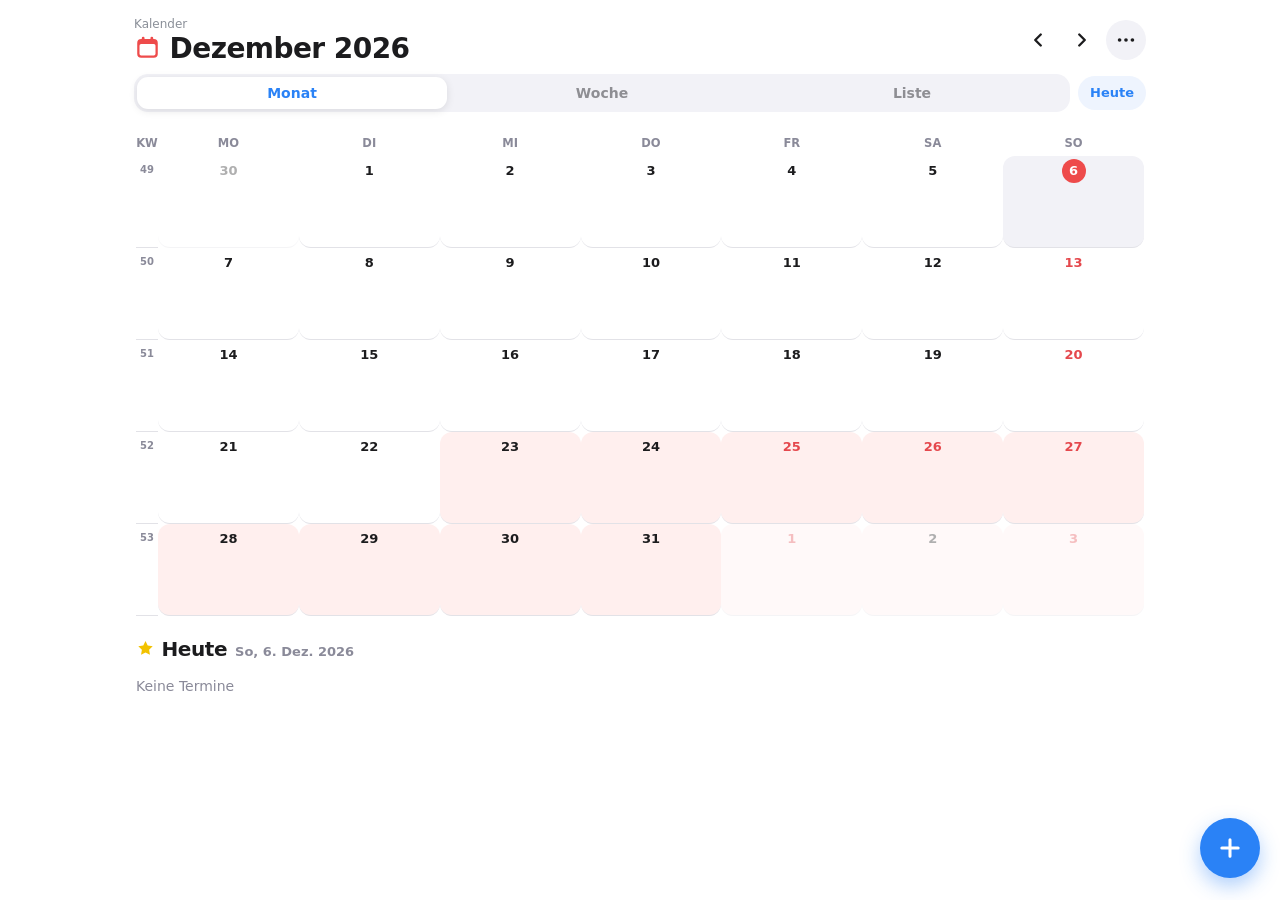
==== commit ca9d564b: "Assistent 1.22: Design im Stil von Things 3 Co-Authored-By: Claude Opus 5.5 <noreply@anthropic.com> " ====
--- a/kalender.html
+++ b/kalender.html
@@ -244,6 +244,20 @@
   .editor{left:calc(50% - 340px);right:calc(50% - 340px);top:28px;bottom:28px;border-radius:20px;box-shadow:0 30px 80px rgba(0,0,0,.22);transform:translateY(calc(100% + 80px))}
   .editor.on{transform:none}
 }
+/* ---- Things 3 ---- */
+.sheet h3,.h-mid{text-transform:none}
+h1{text-transform:none;color:#1C1C1E;font-weight:800;letter-spacing:-.02em}
+h1::before{display:inline-block;content:"";width:.95em;height:.95em;margin-right:.32em;vertical-align:-.1em;background:url("data:image/svg+xml,%3Csvg xmlns='http://www.w3.org/2000/svg' viewBox='0 0 24 24'%3E%3Crect x='3' y='4.5' width='18' height='16.5' rx='3.5' fill='%23EE4B4B'/%3E%3Crect x='5' y='9' width='14' height='10' rx='1.5' fill='%23fff'/%3E%3Crect x='7' y='2.5' width='2.4' height='4.5' rx='1.2' fill='%23EE4B4B'/%3E%3Crect x='14.6' y='2.5' width='2.4' height='4.5' rx='1.2' fill='%23EE4B4B'/%3E%3C/svg%3E") no-repeat center/contain}
+.eyebrow{color:#8A8F98;font-weight:500}
+.today-btn{background:#EEF4FE;color:#2A82F6}
+.seg button.on{color:#2A82F6}
+.cell.today .num{background:#EE4B4B}
+.dayhead h2{text-transform:none;color:#1C1C1E;font-weight:800;letter-spacing:-.02em}
+.dayhead.today h2{color:#1C1C1E}
+.dayhead.today h2::before{display:inline-block;content:"";width:.95em;height:.95em;margin-right:.32em;vertical-align:-.1em;background:url("data:image/svg+xml,%3Csvg xmlns='http://www.w3.org/2000/svg' viewBox='0 0 24 24'%3E%3Cpath fill='%23F2C200' d='M12 2.6l2.8 5.7 6.3.9-4.55 4.45 1.07 6.25L12 16.95 6.38 19.9l1.07-6.25L2.9 9.2l6.3-.9z'/%3E%3C/svg%3E") no-repeat center/contain}
+.ev{border-bottom:0}
+.fab,.btn.primary{background:#2A82F6;color:#fff;box-shadow:0 8px 20px rgba(42,130,246,.38)}
+.dlg .bts .ok{background:#2A82F6}
 </style>
 </head>
 <body>
@@ -728,7 +742,7 @@
     '<button class="setting" id="oIcs"><span>Als .ics exportieren<small>z. B. für Google Kalender am PC</small></span></button>'+
     '<button class="setting" id="oImp"><span>Importieren<small>.json-Backup oder .ics-Datei</small></span></button>'+
     '<div class="label">Assistent</div><button class="setting" id="oMig"><span>Daten aus alten Apps übernehmen<small>Wochenstapel, Mein Kalender, Pinnwand</small></span></button>'+
-    '<div class="foot">Assistent · Version 1.20<br>Entwickelt von Thorsten von Plotho-Kettner</div>';
+    '<div class="foot">Assistent · Version 1.22<br>Entwickelt von Thorsten von Plotho-Kettner</div>';
   openSheet(h);
   const tg=(id,k)=>{const b=$(id);if(b)b.onclick=()=>{state.settings[k]=!state.settings[k];save();b.querySelector('.sw').classList.toggle('on',state.settings[k]);if(k==='tasks'){readPlans().then(render)}else{gInvalidate();render()}if(k==='gsync')openMenu()}};
   tg('oHol','hol');tg('oFer','fer');tg('oKw','kw');tg('oTasks','tasks');tg('oG','gsync');
--- a/design.css
+++ b/design.css
@@ -1,50 +1,41 @@
-/* Assistent – gemeinsames Design (Notizen: Weiß / Rot / Gelb / Textmarker) */
-@font-face{font-family:"PJS";src:url(fonts/pjs-400.woff2) format("woff2");font-weight:400;font-display:swap}
-@font-face{font-family:"PJS";src:url(fonts/pjs-700.woff2) format("woff2");font-weight:600 700;font-display:swap}
-@font-face{font-family:"PJS";src:url(fonts/pjs-800.woff2) format("woff2");font-weight:800 900;font-display:swap}
+/* Assistent – gemeinsames Design (Things 3: Weiß / Blau / ruhige Titel) */
 :root{
-  --bg:#FFFFFF; --card:#FFFFFF; --ink:#1C1C1E; --mute:#8E8E93; --line:#E5E5EA; --soft:#F2F2F7; --soft2:#E5E5EA;
-  --accent:#FF3B30; --accent-2:#FF6961; --accent-ink:#FFFFFF; --accent-soft:#FFF0EF;
-  --grad:#FF3B30; --danger:#FF3B30; --ok:#34C759; --warn:#FFCC00;
-  --v:#FF3B30; --v2:#FF6961; --vd:#D70015; --lav:#FFF0EF; --lav2:#FFD9D6; --vgrad:#F2F2F7;
-  --green:#34C759; --yellow:#FFCC00; --blue:#007AFF; --pink:#FF2D55; --orange:#FF9500; --grey:#8E8E93;
-  --shadow:0 1px 3px rgba(0,0,0,.06); --shadow-lift:0 16px 40px rgba(0,0,0,.18); --shadow-btn:0 6px 16px rgba(255,59,48,.30);
-  --hs:0 1px 3px rgba(0,0,0,.06); --hs2:0 8px 20px rgba(255,59,48,.35);
-  --radius:14px; --scrim:rgba(0,0,0,.30);
+  --bg:#FFFFFF; --card:#FFFFFF; --ink:#1C1C1E; --mute:#8A8F98; --line:#EBEBEF; --soft:#F2F3F5; --soft2:#E6E8EC;
+  --accent:#2A82F6; --accent-2:#5A9EF8; --accent-ink:#FFFFFF; --accent-soft:#EEF4FE;
+  --grad:#2A82F6; --danger:#EE4B4B; --ok:#4CB050; --warn:#F2C200;
+  --v:#2A82F6; --v2:#5A9EF8; --vd:#1A66CC; --lav:#EEF4FE; --lav2:#D6E6FD; --vgrad:#F4F7FD;
+  --green:#4CB050; --yellow:#F2C200; --blue:#2A82F6; --pink:#FF2D55; --orange:#F5A623; --grey:#8A8F98;
+  --shadow:0 1px 3px rgba(0,0,0,.06); --shadow-lift:0 16px 40px rgba(0,0,0,.18); --shadow-btn:0 6px 16px rgba(42,130,246,.30);
+  --hs:0 1px 3px rgba(0,0,0,.06); --hs2:0 8px 20px rgba(42,130,246,.38);
+  --radius:12px; --scrim:rgba(0,0,0,.28);
   --font:-apple-system,"SF Pro Text","Segoe UI Variable Text","Segoe UI","Roboto",system-ui,sans-serif;
 }
 html,body{background:var(--bg);color:var(--ink);font-family:var(--font)}
 body{background:var(--bg)}
 button,input,select,textarea{font-family:var(--font)}
-
-/* Überschriften wie in Erinnerungen: rote Großbuchstaben, gelbe Zeile darunter */
-.h-eyebrow{font-size:13.5px;font-weight:600;color:#D99A00}
-.h-big{margin:2px 0 0;font-size:30px;line-height:1.1;font-weight:800;text-transform:uppercase;color:var(--accent)}
+.h-eyebrow{font-size:13.5px;font-weight:500;color:var(--mute)}
+.h-big{margin:2px 0 0;font-size:30px;line-height:1.12;font-weight:800;letter-spacing:-.02em;color:var(--ink)}
 .h-big em,.h-mid em{font-style:normal;color:inherit}
-.h-mid{margin:0;font-size:19px;line-height:1.2;font-weight:800;text-transform:uppercase}
-
-/* Bausteine */
+.h-mid{margin:0;font-size:19px;line-height:1.2;font-weight:700}
 .d-card{background:var(--soft);border-radius:var(--radius);box-shadow:none;border:0}
-.d-btn{display:inline-flex;align-items:center;justify-content:center;gap:8px;padding:13px 18px;border-radius:12px;font-weight:700;font-size:15.5px;background:var(--soft);color:var(--ink);border:0}
+.d-btn{display:inline-flex;align-items:center;justify-content:center;gap:8px;padding:13px 18px;border-radius:10px;font-weight:600;font-size:15.5px;background:var(--soft);color:var(--ink);border:0}
 .d-btn.primary{background:var(--accent);color:#fff}
 .d-btn.ghost{background:var(--soft)}
-.d-btn.danger{color:var(--danger);background:#FFF0EF}
+.d-btn.danger{color:var(--danger);background:#FDEDED}
 .d-btn:active{opacity:.75}
 .d-chip{display:inline-flex;align-items:center;gap:6px;padding:7px 13px;border-radius:999px;background:var(--soft);border:0;box-shadow:none;font-weight:600;font-size:14px;white-space:nowrap;color:var(--ink)}
 .d-chip.on{background:var(--accent);color:#fff}
-.d-check{width:22px;height:22px;border-radius:50%;background:var(--accent);display:grid;place-items:center;flex:none}
+.d-check{width:20px;height:20px;border-radius:6px;background:var(--accent);display:grid;place-items:center;flex:none}
 .d-ib{width:40px;height:40px;border-radius:50%;display:grid;place-items:center;color:var(--ink);flex:none;background:transparent;border:0}
 .d-ib.solid{background:var(--soft);box-shadow:none}
-.d-fab{position:fixed;right:18px;bottom:20px;height:56px;min-width:56px;padding:0 20px;border-radius:28px;background:var(--accent);color:#fff;display:flex;align-items:center;justify-content:center;gap:8px;font-weight:700;font-size:15.5px;box-shadow:var(--hs2);z-index:30;border:0}
+.d-fab{position:fixed;right:18px;bottom:20px;height:56px;min-width:56px;padding:0 20px;border-radius:28px;background:var(--accent);color:#fff;display:flex;align-items:center;justify-content:center;gap:8px;font-weight:600;font-size:15.5px;box-shadow:var(--hs2);z-index:30;border:0}
 .d-fab:active{transform:scale(.96)}
-.d-toast{position:fixed;left:50%;bottom:92px;transform:translate(-50%,30px);opacity:0;background:#1C1C1E;color:#fff;padding:12px 16px;border-radius:14px;font-weight:600;font-size:14px;z-index:95;transition:all .25s;pointer-events:none;max-width:92vw;display:flex;gap:14px;align-items:center;box-shadow:var(--shadow-lift)}
+.d-toast{position:fixed;left:50%;bottom:92px;transform:translate(-50%,30px);opacity:0;background:#1C1C1E;color:#fff;padding:12px 16px;border-radius:12px;font-weight:500;font-size:14px;z-index:95;transition:all .25s;pointer-events:none;max-width:92vw;display:flex;gap:14px;align-items:center;box-shadow:var(--shadow-lift)}
 .d-toast.on{opacity:1;transform:translate(-50%,0);pointer-events:auto}
-.d-toast button{color:#FFD60A;font-weight:700;background:none;border:0;font-size:14px}
-.d-tag{display:inline-block;background:var(--accent);color:#fff;font-weight:700;font-size:10.5px;padding:2px 7px;border-radius:999px}
-/* Textmarker wie in Notizen */
-.mk1{background:#C9F3EA;color:#0B7F6E}.mk2{background:#FFE2C2;color:#B85C00}.mk3{background:#F2DCFF;color:#9A2FC2}
-/* Am PC: schmale, ruhige Scrollbalken */
+.d-toast button{color:#8CC0FF;font-weight:700;background:none;border:0;font-size:14px}
+.d-tag{display:inline-block;background:var(--accent);color:#fff;font-weight:600;font-size:10.5px;padding:2px 7px;border-radius:999px}
+.mk1,.mk2,.mk3{background:none;color:inherit;font-weight:700}
 ::-webkit-scrollbar{width:8px;height:8px}
 ::-webkit-scrollbar-track{background:transparent}
-::-webkit-scrollbar-thumb{background:#D1D1D6;border-radius:8px;border:2px solid transparent;background-clip:padding-box}
-::-webkit-scrollbar-thumb:hover{background:#AEAEB2;background-clip:padding-box}
+::-webkit-scrollbar-thumb{background:#D3D6DB;border-radius:8px;border:2px solid transparent;background-clip:padding-box}
+::-webkit-scrollbar-thumb:hover{background:#B0B4BB;background-clip:padding-box}
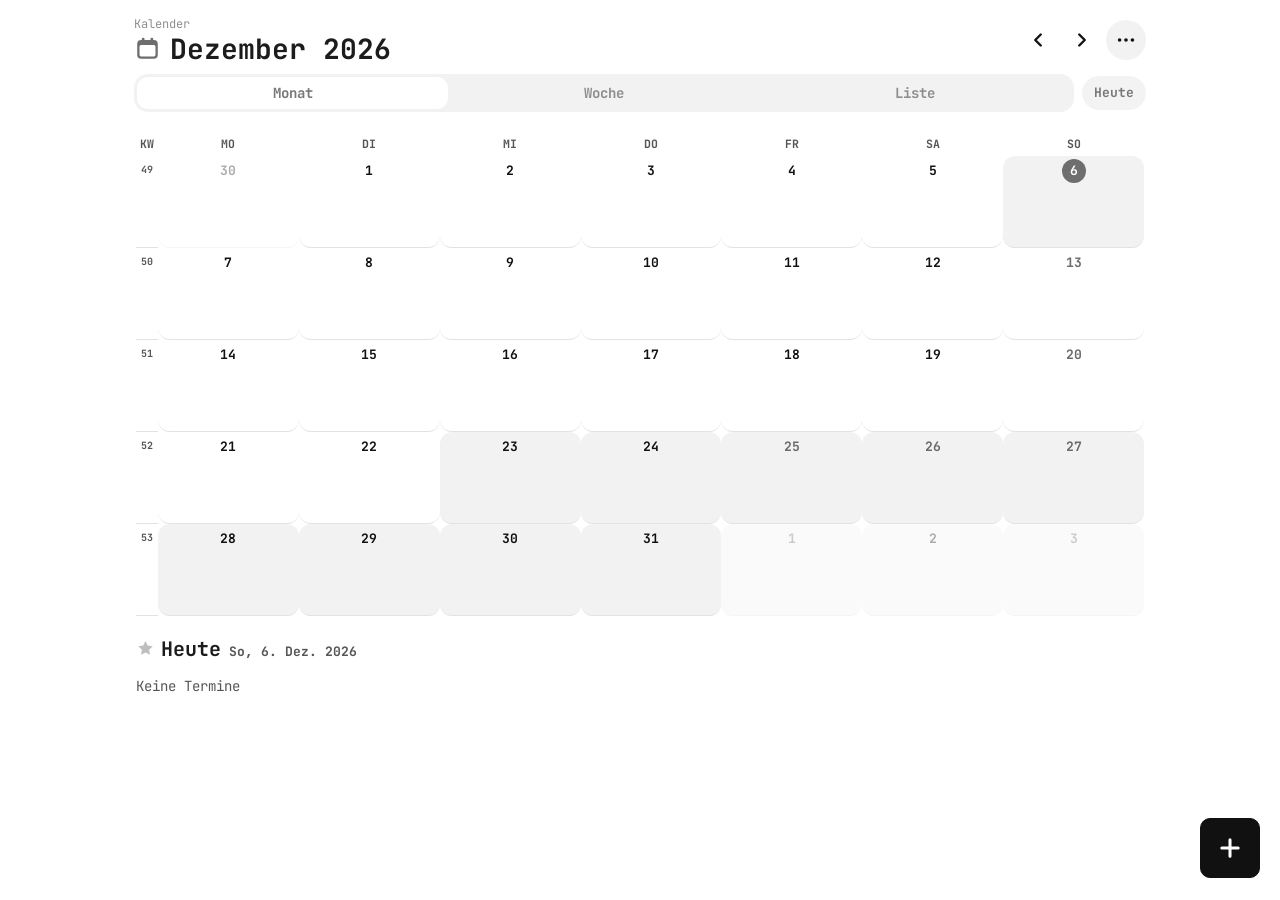
==== commit 6f870552: "3.8: geführter Wochenrückblick mit Grafiken und Leitfragen, Ergebnisse fließen in die Wochenplanung " ====
--- a/kalender.html
+++ b/kalender.html
@@ -742,7 +742,7 @@
     '<button class="setting" id="oIcs"><span>Als .ics exportieren<small>z. B. für Google Kalender am PC</small></span></button>'+
     '<button class="setting" id="oImp"><span>Importieren<small>.json-Backup oder .ics-Datei</small></span></button>'+
     '<div class="label">Assistent</div><button class="setting" id="oMig"><span>Daten aus alten Apps übernehmen<small>Wochenstapel, Mein Kalender, Pinnwand</small></span></button>'+
-    '<div class="foot">Assistent · Version 1.22<br>Entwickelt von Thorsten von Plotho-Kettner</div>';
+    '<div class="foot">Assistent · Version 2.0.1<br>Entwickelt von Thorsten von Plotho-Kettner</div>';
   openSheet(h);
   const tg=(id,k)=>{const b=$(id);if(b)b.onclick=()=>{state.settings[k]=!state.settings[k];save();b.querySelector('.sw').classList.toggle('on',state.settings[k]);if(k==='tasks'){readPlans().then(render)}else{gInvalidate();render()}if(k==='gsync')openMenu()}};
   tg('oHol','hol');tg('oFer','fer');tg('oKw','kw');tg('oTasks','tasks');tg('oG','gsync');
@@ -858,6 +858,9 @@
   const ev=d=>(map[d]||[]).filter(x=>x.kind!=='task').map(fmt);
   return {today:ev(t),tomorrow:ev(tm),hol:holOf(t),holTomorrow:holOf(tm),fer:ferOf(t),ferTomorrow:ferOf(tm),google:gOn(),perm:G.perm};
 };
+/* Wochenrückblick: Termine eines Zeitraums je Tag */
+window.rangeBrief=async function(a,b){gInit();await readPlans();readTasks();const map=itemsInRange(a,b),o={};
+  for(const d in map)o[d]=map[d].filter(x=>x.kind!=='task').map(x=>({title:x.title,allDay:!!(x.allDay||(x.len&&x.day>0&&x.day<x.len)),tStart:x.tStart||'',tEnd:x.tEnd||''}));return o};
 window.newEventFrom=function(o){const t=todayS();openEditor(null,t);setTimeout(()=>{if(o&&o.title)$('fTitle').value=o.title;if(o&&o.note)$('fNote').value=o.note},30)};
 window.handleBack=function(){
   if(dlg){dlg.__cancel();return true}
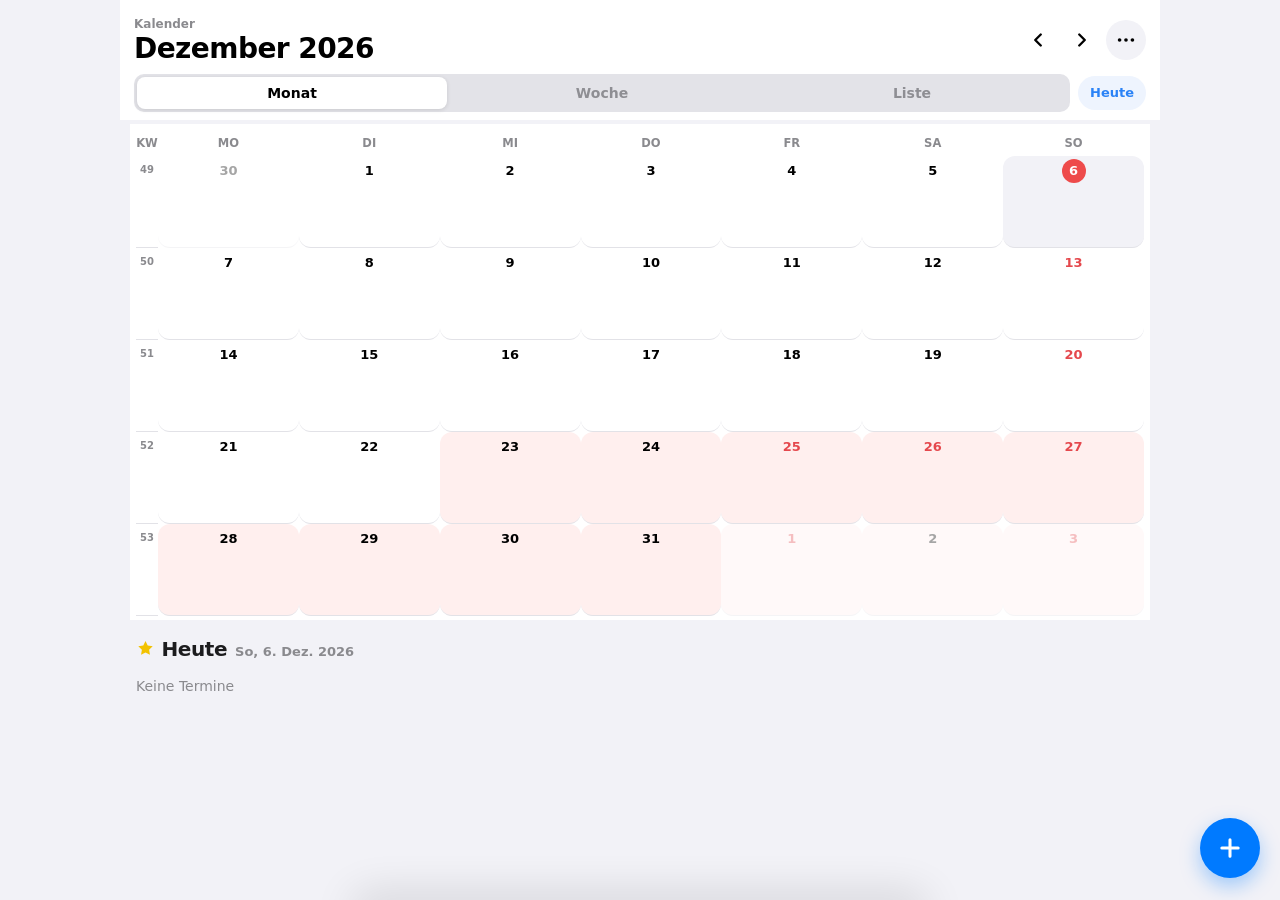
==== commit 46e39712: "6.4: Avatar-Moderator auch in Kalender, Projekten, Pinnwand und Wetter Co-Authored-By: Claude Opus 5" ====
--- a/kalender.html
+++ b/kalender.html
@@ -876,5 +876,6 @@
 load();gInit();render();readPlans().then(render);scheduleReminders();
 })();
 </script>
+<script src="avatar.js" data-area="kalender"></script>
 </body>
 </html>
